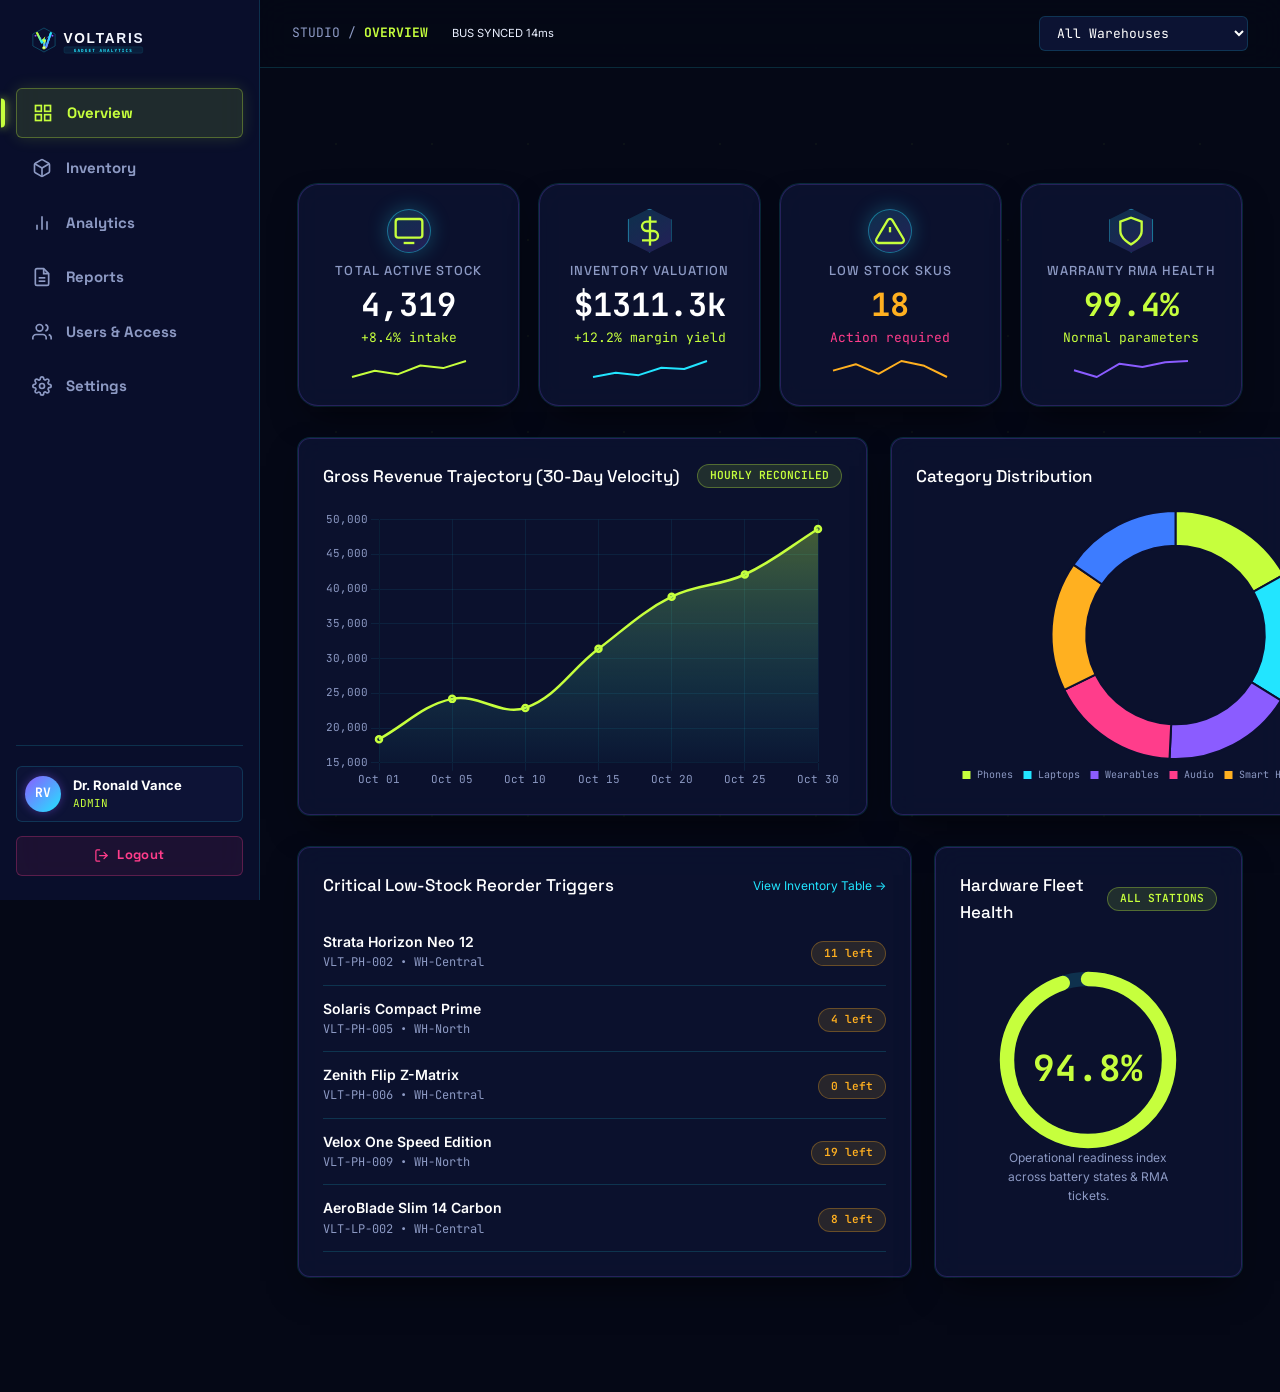
==== dashboard.html @ 3b8cbc7a "first commit" ====
<!DOCTYPE html>
<html lang="en" data-theme="dark">
<head>
  <meta charset="UTF-8">
  <meta name="viewport" content="width=device-width, initial-scale=1.0">
  <title>Operational Studio Dashboard — VOLTARIS</title>
  <meta name="robots" content="noindex, nofollow">

  <link rel="icon" type="image/svg+xml" href="images/brand/favicon.svg">

  <link rel="stylesheet" href="assets/css/tokens.css">
  <link rel="stylesheet" href="assets/css/base.css">
  <link rel="stylesheet" href="assets/css/components.css">
  <link rel="stylesheet" href="assets/css/dashboard.css">
</head>
<body>

  <!-- Print Header for PDF Generation -->
  <div class="print-header"></div>

  <!-- Backdrop for Tablet/Mobile Sidebar Drawer -->
  <div class="dash-sidebar-backdrop" id="dashSidebarBackdrop"></div>

  <div class="dash-layout">
    
    <!-- Sidebar Navigation Drawer -->
    <aside class="dash-sidebar" id="dashSidebar" aria-label="Sidebar Navigation">
      <div>
        <div class="sidebar-header-row">
          <a href="index.html" class="sidebar-brand">
            <img src="images/brand/logo.svg" alt="VOLTARIS" class="sidebar-logo" width="160" height="36">
          </a>
          <button type="button" class="sidebar-close-btn" id="dashSidebarClose" aria-label="Close Dashboard Menu">✕</button>
        </div>

        <ul class="sidebar-nav-list">
          <li class="sidebar-nav-item active">
            <a href="#overview">
              <svg viewBox="0 0 24 24" fill="none" stroke="currentColor" stroke-width="2"><rect x="3" y="3" width="7" height="7"/><rect x="14" y="3" width="7" height="7"/><rect x="14" y="14" width="7" height="7"/><rect x="3" y="14" width="7" height="7"/></svg>
              <span>Overview</span>
            </a>
          </li>
          <li class="sidebar-nav-item">
            <a href="#inventory">
              <svg viewBox="0 0 24 24" fill="none" stroke="currentColor" stroke-width="2"><path d="M21 16V8a2 2 0 0 0-1-1.73l-7-4a2 2 0 0 0-2 0l-7 4A2 2 0 0 0 3 8v8a2 2 0 0 0 1 1.73l7 4a2 2 0 0 0 2 0l7-4A2 2 0 0 0 21 16z"/><polyline points="3.27 6.96 12 12.01 20.73 6.96"/><line x1="12" y1="22.08" x2="12" y2="12"/></svg>
              <span>Inventory</span>
            </a>
          </li>
          <li class="sidebar-nav-item">
            <a href="#analytics">
              <svg viewBox="0 0 24 24" fill="none" stroke="currentColor" stroke-width="2"><line x1="18" y1="20" x2="18" y2="10"/><line x1="12" y1="20" x2="12" y2="4"/><line x1="6" y1="20" x2="6" y2="14"/></svg>
              <span>Analytics</span>
            </a>
          </li>
          <li class="sidebar-nav-item">
            <a href="#reports">
              <svg viewBox="0 0 24 24" fill="none" stroke="currentColor" stroke-width="2"><path d="M14 2H6a2 2 0 0 0-2 2v16a2 2 0 0 0 2 2h12a2 2 0 0 0 2-2V8z"/><polyline points="14 2 14 8 20 8"/><line x1="16" y1="13" x2="8" y2="13"/><line x1="16" y1="17" x2="8" y2="17"/></svg>
              <span>Reports</span>
            </a>
          </li>
          <li class="sidebar-nav-item">
            <a href="#users">
              <svg viewBox="0 0 24 24" fill="none" stroke="currentColor" stroke-width="2"><path d="M17 21v-2a4 4 0 0 0-4-4H5a4 4 0 0 0-4 4v2"/><circle cx="9" cy="7" r="4"/><path d="M23 21v-2a4 4 0 0 0-3-3.87"/><path d="M16 3.13a4 4 0 0 1 0 7.75"/></svg>
              <span>Users &amp; Access</span>
            </a>
          </li>
          <li class="sidebar-nav-item">
            <a href="#settings">
              <svg viewBox="0 0 24 24" fill="none" stroke="currentColor" stroke-width="2"><circle cx="12" cy="12" r="3"/><path d="M19.4 15a1.65 1.65 0 0 0 .33 1.82l.06.06a2 2 0 0 1 0 2.83 2 2 0 0 1-2.83 0l-.06-.06a1.65 1.65 0 0 0-1.82-.33 1.65 1.65 0 0 0-1 1.51V21a2 2 0 0 1-2 2 2 2 0 0 1-2-2v-.09A1.65 1.65 0 0 0 9 19.4a1.65 1.65 0 0 0-1.82.33l-.06.06a2 2 0 0 1-2.83 0 2 2 0 0 1 0-2.83l.06-.06a1.65 1.65 0 0 0 .33-1.82 1.65 1.65 0 0 0-1.51-1H3a2 2 0 0 1-2-2 2 2 0 0 1 2-2h.09A1.65 1.65 0 0 0 4.6 9a1.65 1.65 0 0 0-.33-1.82l-.06-.06a2 2 0 0 1 0-2.83 2 2 0 0 1 2.83 0l.06.06a1.65 1.65 0 0 0 1.82.33H9a1.65 1.65 0 0 0 1-1.51V3a2 2 0 0 1 2-2 2 2 0 0 1 2 2v.09a1.65 1.65 0 0 0 1 1.51 1.65 1.65 0 0 0 1.82-.33l.06-.06a2 2 0 0 1 2.83 0 2 2 0 0 1 0 2.83l-.06.06a1.65 1.65 0 0 0-.33 1.82V9a1.65 1.65 0 0 0 1.51 1H21a2 2 0 0 1 2 2 2 2 0 0 1-2 2h-.09a1.65 1.65 0 0 0-1.51 1z"/></svg>
              <span>Settings</span>
            </a>
          </li>
        </ul>
      </div>

      <!-- User Profile & Logout -->
      <div class="sidebar-footer">
        <div class="user-profile-badge">
          <div class="user-avatar">RV</div>
          <div class="user-meta">
            <span class="user-name">Dr. Ronald Vance</span>
            <span class="user-role-tag">Admin</span>
          </div>
        </div>
        <div class="sidebar-logout-container">
          <button type="button" id="logoutBtn" class="sidebar-logout-btn" aria-label="Logout of studio session">
            <svg viewBox="0 0 24 24" fill="none" stroke="currentColor" stroke-width="2" stroke-linecap="round" stroke-linejoin="round">
              <path d="M9 21H5a2 2 0 0 1-2-2V5a2 2 0 0 1 2-2h4"/>
              <polyline points="16 17 21 12 16 7"/>
              <line x1="21" y1="12" x2="9" y2="12"/>
            </svg>
            <span>Logout</span>
          </button>
        </div>
      </div>
    </aside>

    <!-- Main Workspace -->
    <div class="dash-main">
      
      <!-- Topbar -->
      <header class="dash-topbar">
        <div class="topbar-left">
          <button class="dash-hamburger-btn" id="dashSidebarToggle" aria-label="Toggle Dashboard Menu" type="button" aria-expanded="false">
            <span></span>
            <span></span>
            <span></span>
          </button>
          <div class="view-breadcrumb">
            <span>STUDIO</span>
            <span>/</span>
            <span class="current" id="breadcrumbCurrent">OVERVIEW</span>
          </div>
          <div class="mock-live-pill" style="font-size:0.7rem;">BUS SYNCED 14ms</div>
        </div>

        <div class="topbar-right">
          <select class="warehouse-select" aria-label="Warehouse Location">
            <option value="All">All Warehouses</option>
            <option value="WH-North">WH-North (Chicago)</option>
            <option value="WH-Central">WH-Central (Seattle)</option>
            <option value="WH-East">WH-East (New York)</option>
            <option value="WH-South">WH-South (Miami)</option>
          </select>
        </div>
      </header>

      <!-- View Containers -->
      <div class="dash-content">

        <!-- VIEW 1: OVERVIEW -->
        <section class="dash-view active" id="view-overview">
          
          <!-- KPI Row (3D Tilt enabled with Center-aligned metrics) -->
          <div class="kpi-row">
            
            <div class="tilt-card-wrapper" data-tilt>
              <div class="tilt-card anim-circuit-border kpi-card">
                <div class="tilt-card-content">
                  <div class="card-icon-badge" style="width:44px; height:44px; margin-bottom:0.5rem;">
                    <svg viewBox="0 0 24 24" fill="none" stroke="currentColor"><rect x="2" y="3" width="20" height="14" rx="2"/><line x1="8" y1="21" x2="16" y2="21"/></svg>
                  </div>
                  <div class="kpi-title">Total Active Stock</div>
                  <div class="kpi-value" id="kpiTotalStock">3,450</div>
                  <div class="kpi-delta pos">+8.4% intake</div>
                  <canvas id="sparkline1" width="120" height="24" style="margin-top:0.5rem;"></canvas>
                </div>
              </div>
            </div>

            <div class="tilt-card-wrapper" data-tilt>
              <div class="tilt-card anim-signal-ring kpi-card">
                <div class="tilt-card-content">
                  <div class="card-icon-badge badge-hex" style="width:44px; height:44px; margin-bottom:0.5rem;">
                    <svg viewBox="0 0 24 24" fill="none" stroke="currentColor"><line x1="12" y1="1" x2="12" y2="23"/><path d="M17 5H9.5a3.5 3.5 0 0 0 0 7h5a3.5 3.5 0 0 1 0 7H6"/></svg>
                  </div>
                  <div class="kpi-title">Inventory Valuation</div>
                  <div class="kpi-value" id="kpiValuation">$1,894.2k</div>
                  <div class="kpi-delta pos">+12.2% margin yield</div>
                  <canvas id="sparkline2" width="120" height="24" style="margin-top:0.5rem;"></canvas>
                </div>
              </div>
            </div>

            <div class="tilt-card-wrapper" data-tilt>
              <div class="tilt-card anim-blinking-led kpi-card">
                <div class="tilt-card-content">
                  <div class="card-icon-badge" style="width:44px; height:44px; margin-bottom:0.5rem;">
                    <svg viewBox="0 0 24 24" fill="none" stroke="currentColor"><path d="M10.29 3.86L1.82 18a2 2 0 0 0 1.71 3h16.94a2 2 0 0 0 1.71-3L13.71 3.86a2 2 0 0 0-3.42 0z"/><line x1="12" y1="9" x2="12" y2="13"/><line x1="12" y1="17" x2="12.01" y2="17"/></svg>
                  </div>
                  <div class="kpi-title">Low Stock SKUs</div>
                  <div class="kpi-value" id="kpiLowStockCount" style="color:var(--amber);">11</div>
                  <div class="kpi-delta neg">Action required</div>
                  <canvas id="sparkline3" width="120" height="24" style="margin-top:0.5rem;"></canvas>
                </div>
              </div>
            </div>

            <div class="tilt-card-wrapper" data-tilt>
              <div class="tilt-card anim-equalizer-bars kpi-card">
                <div class="tilt-card-content">
                  <div class="card-icon-badge badge-hex" style="width:44px; height:44px; margin-bottom:0.5rem;">
                    <svg viewBox="0 0 24 24" fill="none" stroke="currentColor"><path d="M12 22s8-4 8-10V5l-8-3-8 3v7c0 6 8 10 8 10z"/></svg>
                  </div>
                  <div class="kpi-title">Warranty RMA Health</div>
                  <div class="kpi-value" style="color:var(--volt);">99.4%</div>
                  <div class="kpi-delta pos">Normal parameters</div>
                  <canvas id="sparkline4" width="120" height="24" style="margin-top:0.5rem;"></canvas>
                </div>
              </div>
            </div>

          </div>

          <!-- Charts 2-Column Grid -->
          <div class="charts-grid-2col">
            <div class="widget-card">
              <div class="widget-header">
                <div class="widget-title">Gross Revenue Trajectory (30-Day Velocity)</div>
                <span class="status-chip in-stock">HOURLY RECONCILED</span>
              </div>
              <div class="chart-wrapper">
                <canvas id="dashRevenueChart"></canvas>
              </div>
            </div>

            <div class="widget-card">
              <div class="widget-header">
                <div class="widget-title">Category Distribution</div>
                <span style="font-family:var(--font-mono); font-size:0.75rem; color:var(--signal);">65 GADGETS</span>
              </div>
              <div class="chart-wrapper">
                <canvas id="dashCategoryDonut"></canvas>
              </div>
            </div>
          </div>

          <!-- Bottom Widgets: Low Stock Alerts + Live Device Health Gauge -->
          <div style="display:grid; grid-template-columns: 2fr 1fr; gap:1.5rem;">
            
            <div class="widget-card">
              <div class="widget-header">
                <div class="widget-title">Critical Low-Stock Reorder Triggers</div>
                <a href="#inventory" style="font-size:0.75rem; color:var(--signal);">View Inventory Table →</a>
              </div>
              <div id="lowStockAlertsList">
                <!-- Dynamically populated from products.json -->
              </div>
            </div>

            <div class="widget-card">
              <div class="widget-header">
                <div class="widget-title">Hardware Fleet Health</div>
                <span class="status-chip in-stock">ALL STATIONS</span>
              </div>
              <div class="health-gauge-box">
                <svg class="gauge-svg" viewBox="0 0 100 100">
                  <circle cx="50" cy="50" r="45" fill="none" stroke="rgba(34, 229, 255, 0.15)" stroke-width="8"/>
                  <circle id="healthGaugeCircle" cx="50" cy="50" r="45" fill="none" stroke="#C6FF3D" stroke-width="8" stroke-dasharray="282.7" stroke-dashoffset="15" stroke-linecap="round" transform="rotate(-90 50 50)"/>
                </svg>
                <div class="gauge-metric" id="healthGaugeValue">94.8%</div>
                <p style="font-size:0.75rem; color:var(--muted); max-width:24ch;">Operational readiness index across battery states & RMA tickets.</p>
              </div>
            </div>

          </div>

        </section>

        <!-- VIEW 2: INVENTORY -->
        <section class="dash-view" id="view-inventory">
          
          <div class="table-toolbar">
            <div class="table-toolbar-filters">
              <div class="search-box-wrap">
                <svg class="search-icon-svg" viewBox="0 0 24 24" fill="none" stroke="currentColor"><circle cx="11" cy="11" r="8"/><line x1="21" y1="21" x2="16.65" y2="16.65"/></svg>
                <input type="text" id="inventorySearch" class="form-input" placeholder="Search SKU, name, or IMEI...">
              </div>

              <select id="inventoryCategoryFilter" class="form-select">
                <option value="All">All Categories</option>
                <option value="Phones">Phones</option>
                <option value="Laptops">Laptops</option>
                <option value="Wearables">Wearables</option>
                <option value="Audio">Audio</option>
                <option value="Smart Home">Smart Home</option>
                <option value="Accessories">Accessories</option>
              </select>

              <select id="inventoryWarehouseFilter" class="form-select">
                <option value="All">All Warehouses</option>
                <option value="WH-North">WH-North</option>
                <option value="WH-Central">WH-Central</option>
                <option value="WH-East">WH-East</option>
                <option value="WH-South">WH-South</option>
              </select>
            </div>

            <div class="table-toolbar-actions">
              <button type="button" id="openAddProductModal" class="btn btn-volt btn-sm">+ Add Gadget</button>
              <button type="button" id="exportInventoryCSV" class="btn btn-ghost btn-sm btn-export-action">Export CSV</button>
              <button type="button" id="exportInventoryExcel" class="btn btn-ghost btn-sm btn-export-action">Export Excel</button>
              <button type="button" id="exportInventoryPDF" class="btn btn-ghost btn-sm btn-export-action">Print PDF</button>
            </div>
          </div>

          <!-- Inventory Data Table -->
          <div class="data-table-card">
            <div class="data-table-scroll">
              <table class="data-table">
                <thead>
                  <tr>
                    <th style="width:40px;"><input type="checkbox" id="selectAllProducts"></th>
                    <th>SKU</th>
                    <th>Device Name</th>
                    <th>Category</th>
                    <th>In Stock</th>
                    <th>Retail Price</th>
                    <th>Gross Margin</th>
                    <th>Status</th>
                    <th style="text-align:center; min-width:130px; width:130px;">Actions</th>
                  </tr>
                </thead>
                <tbody id="inventoryTableBody">
                  <!-- Dynamically rendered by dashboard.js from products.json -->
                </tbody>
              </table>
            </div>

            <!-- Pagination Bar -->
            <div class="table-pagination">
              <div id="inventoryPageInfo">Page 1 of 7 (65 devices)</div>
              <div class="page-btn-group">
                <button type="button" id="prevPageBtn" class="btn btn-ghost btn-sm">Previous</button>
                <button type="button" id="nextPageBtn" class="btn btn-ghost btn-sm">Next</button>
              </div>
            </div>
          </div>

        </section>

        <!-- VIEW 3: ANALYTICS -->
        <section class="dash-view" id="view-analytics">
          <div class="section-header" style="text-align:left; margin-bottom:2rem;">
            <div class="section-tag">MULTI-COHORT TELEMETRY</div>
            <h2>Comparative Performance Modeling</h2>
            <p>Compare this period's device sell-through rates against historical run rates.</p>
          </div>

          <div class="widget-card" style="margin-bottom:2rem;">
            <div class="widget-header">
              <div class="widget-title">Sell-Through Comparison (Current Period vs Previous Period)</div>
              <span class="status-chip in-stock">DELTA: +16.4% OPTIMAL</span>
            </div>
            <div class="chart-wrapper" style="height:340px;">
              <canvas id="analyticsCompareChart"></canvas>
            </div>
          </div>

          <div style="display:grid; grid-template-columns: repeat(auto-fit, minmax(300px, 1fr)); gap:1.5rem;">
            <div class="widget-card">
              <div class="widget-header">
                <div class="widget-title">Turnover Velocity by Warehouse</div>
              </div>
              <p style="font-size:0.8125rem; color:var(--muted); line-height:1.6;">
                • WH-North (Chicago): 18.2 Days average turnover (Fastest)<br>
                • WH-Central (Seattle): 22.4 Days average turnover<br>
                • WH-East (New York): 19.8 Days average turnover<br>
                • WH-South (Miami): 24.1 Days average turnover
              </p>
            </div>

            <div class="widget-card">
              <div class="widget-header">
                <div class="widget-title">RMA Return Rate by Category</div>
              </div>
              <p style="font-size:0.8125rem; color:var(--muted); line-height:1.6;">
                • Phones: 1.4% (Industry avg: 3.8%)<br>
                • Laptops: 1.1% (Industry avg: 2.9%)<br>
                • Wearables: 0.8% (Industry avg: 2.1%)<br>
                • Audio: 1.2% (Industry avg: 2.5%)<br>
                • Accessories: 0.3% (Industry avg: 1.2%)
              </p>
            </div>
          </div>
        </section>

        <!-- VIEW 4: REPORTS & SCHEDULED EXPORTS -->
        <section class="dash-view" id="view-reports">
          <div style="display:flex; justify-content:space-between; align-items:center; margin-bottom:2rem; flex-wrap:wrap; gap:1rem;">
            <div>
              <div class="section-tag">COMPLIANCE LEDGERS</div>
              <h2>Audit Report Templates</h2>
              <p>Itemized regulatory, financial, and warehouse reports ready for instant dispatch.</p>
            </div>
            <div style="display:flex; gap:0.75rem;">
              <button type="button" id="openScheduleModalBtn" class="btn btn-signal btn-sm">Schedule Automation</button>
              <button type="button" id="exportAllReportsBtn" class="btn btn-volt btn-sm btn-export-action">Export Complete Audit</button>
            </div>
          </div>

          <div class="reports-grid">
            <div class="report-template-card">
              <div>
                <span class="status-chip in-stock" style="margin-bottom:0.75rem;">FINANCIAL</span>
                <h3 style="font-size:var(--fs-base); margin-bottom:0.5rem;">Quarterly Gadget Margin Audit</h3>
                <p style="font-size:var(--fs-xs); color:var(--muted); line-height:1.6; margin-bottom:1.25rem;">
                  Full itemized ledger of cost of goods, wholesale discounts, and net retail margin per SKU.
                </p>
              </div>
              <div style="display:flex; justify-content:space-between; align-items:center; border-top:1px solid var(--border-line); padding-top:1rem;">
                <span style="font-family:var(--font-mono); font-size:0.75rem; color:var(--muted);">CSV • 2.4 MB</span>
                <button type="button" class="btn btn-ghost btn-sm btn-export-action" onclick="alert('Exporting quarterly margin audit...');">Download</button>
              </div>
            </div>

            <div class="report-template-card">
              <div>
                <span class="status-chip in-stock" style="margin-bottom:0.75rem;">OPERATIONS</span>
                <h3 style="font-size:var(--fs-base); margin-bottom:0.5rem;">IMEI &amp; Warranty Expiry Ledger</h3>
                <p style="font-size:var(--fs-xs); color:var(--muted); line-height:1.6; margin-bottom:1.25rem;">
                  Serialized devices approaching 30-day RMA manufacturer return cutoffs with serial barcodes.
                </p>
              </div>
              <div style="display:flex; justify-content:space-between; align-items:center; border-top:1px solid var(--border-line); padding-top:1rem;">
                <span style="font-family:var(--font-mono); font-size:0.75rem; color:var(--muted);">CSV • 1.8 MB</span>
                <button type="button" class="btn btn-ghost btn-sm btn-export-action" onclick="alert('Exporting IMEI warranty ledger...');">Download</button>
              </div>
            </div>

            <div class="report-template-card">
              <div>
                <span class="status-chip in-stock" style="margin-bottom:0.75rem;">LOGISTICS</span>
                <h3 style="font-size:var(--fs-base); margin-bottom:0.5rem;">Warehouse Stock Replenishment</h3>
                <p style="font-size:var(--fs-xs); color:var(--muted); line-height:1.6; margin-bottom:1.25rem;">
                  Predictive purchase order schedule calculated from 30-day run rate velocities.
                </p>
              </div>
              <div style="display:flex; justify-content:space-between; align-items:center; border-top:1px solid var(--border-line); padding-top:1rem;">
                <span style="font-family:var(--font-mono); font-size:0.75rem; color:var(--muted);">EXCEL • 3.1 MB</span>
                <button type="button" class="btn btn-ghost btn-sm btn-export-action" onclick="alert('Exporting warehouse schedule...');">Download</button>
              </div>
            </div>
          </div>
        </section>

        <!-- VIEW 5: USERS & RBAC MATRIX -->
        <section class="dash-view" id="view-users">
          <div class="section-header" style="text-align:left; margin-bottom:2rem;">
            <div class="section-tag">IDENTITY &amp; ACCESS CONTROL</div>
            <h2>User Management &amp; Role Permissions Matrix</h2>
            <p>Admin accounts have real-time toggle power over operational permissions.</p>
          </div>

          <!-- Seeded Users Table -->
          <div class="data-table-card" style="margin-bottom:2.5rem;">
            <div class="data-table-scroll">
              <table class="data-table">
                <thead>
                  <tr>
                    <th>User ID</th>
                    <th>Name</th>
                    <th>Email</th>
                    <th style="text-align:center;">Role</th>
                    <th>Assigned Location</th>
                    <th>Last Active</th>
                    <th style="text-align:center;">MFA Status</th>
                  </tr>
                </thead>
                <tbody>
                  <tr>
                    <td style="font-family:var(--font-mono); color:var(--volt);">USR-101</td>
                    <td style="font-weight:700;">Dr. Ronald Vance</td>
                    <td>admin@voltaris.demo</td>
                    <td style="text-align:center;"><span class="status-chip in-stock">Admin</span></td>
                    <td>HQ - Austin, TX</td>
                    <td>Just now</td>
                    <td style="text-align:center;"><span class="mfa-cell-wrap"><span class="perm-pill allowed">✓</span> Enforced</span></td>
                  </tr>
                  <tr>
                    <td style="font-family:var(--font-mono); color:var(--signal);">USR-102</td>
                    <td style="font-weight:700;">Elena Rostova</td>
                    <td>manager@voltaris.demo</td>
                    <td style="text-align:center;"><span class="status-chip in-stock">Manager</span></td>
                    <td>WH-North - Chicago</td>
                    <td>14 mins ago</td>
                    <td style="text-align:center;"><span class="mfa-cell-wrap"><span class="perm-pill allowed">✓</span> Enforced</span></td>
                  </tr>
                  <tr>
                    <td style="font-family:var(--font-mono); color:var(--plasma);">USR-103</td>
                    <td style="font-weight:700;">Kaito Tanaka</td>
                    <td>analyst@voltaris.demo</td>
                    <td style="text-align:center;"><span class="status-chip in-stock">Analyst</span></td>
                    <td>WH-Central - Seattle</td>
                    <td>1 hour ago</td>
                    <td style="text-align:center;"><span class="mfa-cell-wrap"><span class="perm-pill allowed">✓</span> Enforced</span></td>
                  </tr>
                  <tr>
                    <td style="font-family:var(--font-mono); color:var(--amber);">USR-104</td>
                    <td style="font-weight:700;">Sophia Morales</td>
                    <td>viewer@voltaris.demo</td>
                    <td style="text-align:center;"><span class="status-chip low-stock">Viewer</span></td>
                    <td>Studio South - Miami</td>
                    <td>3 hours ago</td>
                    <td style="text-align:center;"><span class="mfa-cell-wrap"><span class="perm-pill denied">✕</span> Disabled</span></td>
                  </tr>
                </tbody>
              </table>
            </div>
          </div>

          <!-- RBAC Permission Matrix (Working Toggle Switches) -->
          <div class="rbac-manager-card">
            <h3 style="font-size:var(--fs-base); margin-bottom:1rem;">Role Permissions Toggle Matrix</h3>
            <p style="font-size:var(--fs-xs); color:var(--muted); margin-bottom:1.5rem;">
              Toggling permissions here immediately enforces restrictions across the application shell.
            </p>

            <div class="rbac-table-container">
              <table class="rbac-table">
                <thead>
                  <tr>
                    <th>Capability</th>
                    <th>Admin</th>
                    <th>Manager</th>
                    <th>Analyst</th>
                    <th>Viewer</th>
                  </tr>
                </thead>
                <tbody>
                  <tr>
                    <td>Modify / Add Hardware Inventory</td>
                    <td><label class="switch"><input type="checkbox" checked class="rbac-perm-switch" data-role="Admin" data-perm="manageInventory"><span class="slider"></span></label></td>
                    <td><label class="switch"><input type="checkbox" checked class="rbac-perm-switch" data-role="Manager" data-perm="manageInventory"><span class="slider"></span></label></td>
                    <td><label class="switch"><input type="checkbox" class="rbac-perm-switch" data-role="Analyst" data-perm="manageInventory"><span class="slider"></span></label></td>
                    <td><label class="switch"><input type="checkbox" class="rbac-perm-switch" data-role="Viewer" data-perm="manageInventory"><span class="slider"></span></label></td>
                  </tr>
                  <tr>
                    <td>Delete SKUs &amp; Permanent Wipe</td>
                    <td><label class="switch"><input type="checkbox" checked class="rbac-perm-switch" data-role="Admin" data-perm="deleteInventory"><span class="slider"></span></label></td>
                    <td><label class="switch"><input type="checkbox" class="rbac-perm-switch" data-role="Manager" data-perm="deleteInventory"><span class="slider"></span></label></td>
                    <td><label class="switch"><input type="checkbox" class="rbac-perm-switch" data-role="Analyst" data-perm="deleteInventory"><span class="slider"></span></label></td>
                    <td><label class="switch"><input type="checkbox" class="rbac-perm-switch" data-role="Viewer" data-perm="deleteInventory"><span class="slider"></span></label></td>
                  </tr>
                  <tr>
                    <td>Export CSV &amp; Excel Reports</td>
                    <td><label class="switch"><input type="checkbox" checked class="rbac-perm-switch" data-role="Admin" data-perm="exportData"><span class="slider"></span></label></td>
                    <td><label class="switch"><input type="checkbox" checked class="rbac-perm-switch" data-role="Manager" data-perm="exportData"><span class="slider"></span></label></td>
                    <td><label class="switch"><input type="checkbox" checked class="rbac-perm-switch" data-role="Analyst" data-perm="exportData"><span class="slider"></span></label></td>
                    <td><label class="switch"><input type="checkbox" class="rbac-perm-switch" data-role="Viewer" data-perm="exportData"><span class="slider"></span></label></td>
                  </tr>
                  <tr>
                    <td>Edit Role Permissions Matrix</td>
                    <td><label class="switch"><input type="checkbox" checked class="rbac-perm-switch" data-role="Admin" data-perm="manageUsers"><span class="slider"></span></label></td>
                    <td><label class="switch"><input type="checkbox" class="rbac-perm-switch" data-role="Manager" data-perm="manageUsers"><span class="slider"></span></label></td>
                    <td><label class="switch"><input type="checkbox" class="rbac-perm-switch" data-role="Analyst" data-perm="manageUsers"><span class="slider"></span></label></td>
                    <td><label class="switch"><input type="checkbox" class="rbac-perm-switch" data-role="Viewer" data-perm="manageUsers"><span class="slider"></span></label></td>
                  </tr>
                </tbody>
              </table>
            </div>
          </div>
        </section>

        <!-- VIEW 6: SETTINGS -->
        <section class="dash-view" id="view-settings">
          <div class="section-header" style="text-align:left; margin-bottom:2rem;">
            <div class="section-tag">CONFIGURATION</div>
            <h2>Studio Station Settings</h2>
            <p>Manage local node encryption parameters, API tokens, and notification dispatch routes.</p>
          </div>

          <div style="display:grid; grid-template-columns: repeat(auto-fit, minmax(320px, 1fr)); gap:2rem;">
            
            <div class="widget-card">
              <h3 style="font-size:var(--fs-base); margin-bottom:1rem;">Production API Telemetry Token</h3>
              <p style="font-size:var(--fs-xs); color:var(--muted); margin-bottom:1rem;">Use this bearer key to interface warehouse barcode guns and automated ERP hooks.</p>
              
              <div style="display:flex; gap:0.5rem; margin-bottom:1rem;">
                <input type="password" id="apiKeyField" class="form-input" value="vlt_live_99f28a0114b7e923dc4a" readonly style="font-family:var(--font-mono); font-size:0.8125rem;">
                <button type="button" id="revealApiKeyBtn" class="btn btn-ghost btn-sm">Reveal</button>
              </div>

              <div style="font-size:0.75rem; color:var(--volt); font-family:var(--font-mono);">• Rate limit: 50,000 requests/minute (Internal Bus)</div>
            </div>

            <div class="widget-card">
              <h3 style="font-size:var(--fs-base); margin-bottom:1rem;">System Notifications</h3>
              <div style="display:flex; flex-direction:column; gap:0.85rem; font-size:var(--fs-sm);">
                <label style="display:flex; align-items:center; gap:0.6rem;">
                  <input type="checkbox" checked style="accent-color:var(--volt);"> Critical stockout alerts (&lt; 15 units remaining)
                </label>
                <label style="display:flex; align-items:center; gap:0.6rem;">
                  <input type="checkbox" checked style="accent-color:var(--volt);"> RMA warranty expiration within 7 days
                </label>
                <label style="display:flex; align-items:center; gap:0.6rem;">
                  <input type="checkbox" checked style="accent-color:var(--volt);"> Daily morning stock snapshot email (06:00 UTC)
                </label>
              </div>
            </div>

          </div>
        </section>

      </div>
    </div>
  </div>

  <!-- Mobile Bottom Tab Bar -->
  <nav class="mobile-dash-bottombar" aria-label="Mobile Dashboard Navigation">
    <a href="#overview" class="bottom-tab-item active">
      <svg viewBox="0 0 24 24" fill="none" stroke="currentColor"><rect x="3" y="3" width="7" height="7"/><rect x="14" y="3" width="7" height="7"/><rect x="14" y="14" width="7" height="7"/><rect x="3" y="14" width="7" height="7"/></svg>
      <span>Overview</span>
    </a>
    <a href="#inventory" class="bottom-tab-item">
      <svg viewBox="0 0 24 24" fill="none" stroke="currentColor"><path d="M21 16V8a2 2 0 0 0-1-1.73l-7-4a2 2 0 0 0-2 0l-7 4A2 2 0 0 0 3 8v8a2 2 0 0 0 1 1.73l7 4a2 2 0 0 0 2 0l7-4A2 2 0 0 0 21 16z"/></svg>
      <span>Inventory</span>
    </a>
    <a href="#analytics" class="bottom-tab-item">
      <svg viewBox="0 0 24 24" fill="none" stroke="currentColor"><line x1="18" y1="20" x2="18" y2="10"/><line x1="12" y1="20" x2="12" y2="4"/><line x1="6" y1="20" x2="6" y2="14"/></svg>
      <span>Analytics</span>
    </a>
    <a href="#reports" class="bottom-tab-item">
      <svg viewBox="0 0 24 24" fill="none" stroke="currentColor"><path d="M14 2H6a2 2 0 0 0-2 2v16a2 2 0 0 0 2 2h12a2 2 0 0 0 2-2V8z"/></svg>
      <span>Reports</span>
    </a>
    <a href="#users" class="bottom-tab-item">
      <svg viewBox="0 0 24 24" fill="none" stroke="currentColor"><path d="M17 21v-2a4 4 0 0 0-4-4H5a4 4 0 0 0-4 4v2"/></svg>
      <span>Users</span>
    </a>
  </nav>

  <!-- Add / Edit Product Modal -->
  <div class="modal-overlay" id="productFormModal">
    <div class="modal-dialog">
      <button class="modal-close-btn" id="closeProductModal" type="button">✕</button>
      <h3 id="productModalTitle" style="font-size:var(--fs-lg); margin-bottom:1.25rem;">Add New Electronics Gadget</h3>
      
      <form id="productCrudForm">
        <div class="form-group">
          <label for="inputGadgetName" class="form-label">Gadget Name</label>
          <input type="text" id="inputGadgetName" class="form-input" placeholder="e.g. Aura X3 Smartwatch" required>
        </div>

        <div style="display:grid; grid-template-columns:1fr 1fr; gap:1rem;">
          <div class="form-group">
            <label for="inputGadgetSKU" class="form-label">SKU Identifier</label>
            <input type="text" id="inputGadgetSKU" class="form-input" placeholder="VLT-WB-099">
          </div>

          <div class="form-group">
            <label for="inputGadgetCategory" class="form-label">Category</label>
            <select id="inputGadgetCategory" class="form-select">
              <option value="Phones">Phones</option>
              <option value="Laptops">Laptops</option>
              <option value="Wearables">Wearables</option>
              <option value="Audio">Audio</option>
              <option value="Smart Home">Smart Home</option>
              <option value="Accessories">Accessories</option>
            </select>
          </div>
        </div>

        <div style="display:grid; grid-template-columns:1fr 1fr 1fr; gap:1rem;">
          <div class="form-group">
            <label for="inputGadgetPrice" class="form-label">Retail ($)</label>
            <input type="number" step="0.01" id="inputGadgetPrice" class="form-input" placeholder="499.00" required>
          </div>

          <div class="form-group">
            <label for="inputGadgetCost" class="form-label">Cost ($)</label>
            <input type="number" step="0.01" id="inputGadgetCost" class="form-input" placeholder="280.00" required>
          </div>

          <div class="form-group">
            <label for="inputGadgetStock" class="form-label">In Stock Units</label>
            <input type="number" id="inputGadgetStock" class="form-input" placeholder="45" required>
          </div>
        </div>

        <div class="form-group">
          <label for="inputGadgetWarehouse" class="form-label">Warehouse Allocation</label>
          <select id="inputGadgetWarehouse" class="form-select">
            <option value="WH-North">WH-North (Chicago)</option>
            <option value="WH-Central">WH-Central (Seattle)</option>
            <option value="WH-East">WH-East (New York)</option>
            <option value="WH-South">WH-South (Miami)</option>
          </select>
        </div>

        <div style="display:flex; justify-content:flex-end; gap:0.75rem; margin-top:1.5rem;">
          <button type="button" class="btn btn-ghost" onclick="document.getElementById('productFormModal').classList.remove('active');">Cancel</button>
          <button type="submit" class="btn btn-volt">Save Gadget</button>
        </div>
      </form>
    </div>
  </div>

  <!-- Schedule Report Modal -->
  <div class="modal-overlay" id="scheduleReportModal">
    <div class="modal-dialog">
      <button class="modal-close-btn" id="closeScheduleModal" type="button">✕</button>
      <h3 style="font-size:var(--fs-lg); margin-bottom:1.25rem;">Automate Recurring Report Delivery</h3>
      
      <form id="scheduleReportForm">
        <div class="form-group">
          <label class="form-label">Report Type</label>
          <select class="form-select">
            <option>Stock Velocity &amp; Replenishment</option>
            <option>IMEI Warranty Expiry Audit</option>
            <option>Gross Margin Breakdown by SKU</option>
          </select>
        </div>

        <div class="form-group">
          <label class="form-label">Frequency</label>
          <select class="form-select">
            <option>Daily at 08:00 UTC</option>
            <option>Every Monday at 06:00 UTC</option>
            <option>1st of Every Month</option>
          </select>
        </div>

        <div class="form-group">
          <label class="form-label">Recipient Distribution List</label>
          <input type="text" class="form-input" placeholder="inventory-leads@company.com" required>
        </div>

        <div style="display:flex; justify-content:flex-end; gap:0.75rem; margin-top:1.5rem;">
          <button type="button" class="btn btn-ghost" onclick="document.getElementById('scheduleReportModal').classList.remove('active');">Cancel</button>
          <button type="submit" class="btn btn-signal">Register Cron Job</button>
        </div>
      </form>
    </div>
  </div>

  <!-- Scroll to Top Button -->
  <button type="button" class="scroll-up-btn" id="scrollUpBtn" aria-label="Scroll to top">
    <svg viewBox="0 0 24 24" fill="none" stroke="currentColor" stroke-width="2.5" stroke-linecap="round" stroke-linejoin="round">
      <path d="M18 15l-6-6-6 6"/>
    </svg>
  </button>

  <!-- Local Chart.js Vendor Script (No CDN) -->
  <script src="assets/js/vendor/chart.umd.js"></script>

  <!-- Dashboard SPA Controller -->
  <script type="module" src="assets/js/dashboard.js"></script>
</body>
</html>
---- assets/css/tokens.css ----
/* ==========================================================================
   VOLTARIS DESIGN TOKENS
   Theme: Circuit-Noir Neon
   ========================================================================== */

:root {
  /* Color Palette — Circuit-Noir Neon (Dark Theme Default) */
  --bg-void: #050816;
  --bg-board: #0B1030;
  --bg-card: rgba(18, 26, 66, 0.55);
  --bg-card-hover: rgba(24, 35, 88, 0.75);
  --bg-glass: rgba(11, 16, 48, 0.65);
  
  /* Primary & Accent Signals */
  --volt: #C6FF3D;          /* Primary Accent / CTAs (Electric Lime) */
  --volt-dim: rgba(198, 255, 61, 0.15);
  --volt-glow: 0 0 24px rgba(198, 255, 61, 0.45);
  
  --signal: #22E5FF;        /* Secondary Accent / Data / Links (Cyan) */
  --signal-dim: rgba(34, 229, 255, 0.15);
  --signal-glow: 0 0 24px rgba(34, 229, 255, 0.45);
  
  --plasma: #8B5CFF;        /* Highlights & Gradients (Deep Violet) */
  --plasma-dim: rgba(139, 92, 255, 0.15);
  
  --flare: #FF3D8B;         /* Alerts & Negative Deltas (Hot Pink) */
  --flare-dim: rgba(255, 61, 139, 0.15);
  
  --amber: #FFB020;         /* Warnings & Low Stock */
  --amber-dim: rgba(255, 176, 32, 0.15);
  
  /* Text & Surfaces */
  --text: #EAF0FF;
  --text-pure: #FFFFFF;
  --muted: #8D9AC4;
  --muted-light: #B4BFDF;
  --border-line: rgba(34, 229, 255, 0.16);
  --border-line-hover: rgba(198, 255, 61, 0.4);
  --border-card: rgba(139, 92, 255, 0.22);
  
  /* Gradients */
  --grad-volt-signal: linear-gradient(135deg, #C6FF3D 0%, #22E5FF 100%);
  --grad-plasma-signal: linear-gradient(135deg, #8B5CFF 0%, #22E5FF 100%);
  --grad-dark-card: linear-gradient(145deg, rgba(18, 26, 66, 0.75) 0%, rgba(11, 16, 48, 0.5) 100%);
  --grad-hero-glow: radial-gradient(circle at 50% 30%, rgba(139, 92, 255, 0.18) 0%, rgba(34, 229, 255, 0.08) 50%, transparent 80%);

  /* Typography */
  --font-heading: 'Space Grotesk', -apple-system, BlinkMacSystemFont, 'Segoe UI', Roboto, sans-serif;
  --font-body: 'Inter', -apple-system, BlinkMacSystemFont, 'Segoe UI', Roboto, sans-serif;
  --font-mono: 'JetBrains Mono', SFMono-Regular, Menlo, Monaco, Consolas, monospace;

  /* Fluid Typography Scale */
  --fs-xs: clamp(0.75rem, 0.7rem + 0.25vw, 0.8125rem);
  --fs-sm: clamp(0.8125rem, 0.77rem + 0.3vw, 0.9375rem);
  --fs-base: clamp(0.9375rem, 0.88rem + 0.35vw, 1.0625rem);
  --fs-md: clamp(1.0625rem, 0.98rem + 0.45vw, 1.25rem);
  --fs-lg: clamp(1.25rem, 1.15rem + 0.6vw, 1.5rem);
  --fs-xl: clamp(1.5rem, 1.35rem + 0.9vw, 1.875rem);
  --fs-2xl: clamp(1.875rem, 1.65rem + 1.3vw, 2.375rem);
  --fs-3xl: clamp(2.375rem, 2.05rem + 1.8vw, 3.125rem);
  --fs-hero: clamp(2.75rem, 2.3rem + 2.5vw, 4.25rem);

  /* Spacing */
  --space-2xs: 0.25rem;
  --space-xs: 0.5rem;
  --space-sm: 0.75rem;
  --space-md: 1.25rem;
  --space-lg: 2rem;
  --space-xl: 3.5rem;
  --space-2xl: 5rem;
  --space-3xl: 7.5rem;

  /* Radii */
  --radius-sm: 6px;
  --radius-md: 12px;
  --radius-lg: 20px;
  --radius-xl: 28px;
  --radius-full: 9999px;

  /* Transitions */
  --transition-fast: 180ms cubic-bezier(0.16, 1, 0.3, 1);
  --transition-base: 300ms cubic-bezier(0.16, 1, 0.3, 1);
  --transition-slow: 550ms cubic-bezier(0.16, 1, 0.3, 1);

  /* Shadows */
  --shadow-card: 0 16px 36px -12px rgba(0, 0, 0, 0.65), 0 0 0 1px var(--border-line);
  --shadow-elevated: 0 24px 54px -16px rgba(0, 0, 0, 0.8), 0 0 30px rgba(34, 229, 255, 0.15);
  
  /* Layout */
  --max-width: 1280px;
  --nav-height: 80px;
  --nav-height-scrolled: 64px;
}
---- assets/css/base.css ----
/* ==========================================================================
   VOLTARIS BASE STYLES & TYPOGRAPHY
   ========================================================================== */

/* Local Fonts */
@font-face {
  font-family: 'Space Grotesk';
  font-style: normal;
  font-weight: 500;
  font-display: swap;
  src: url('../fonts/SpaceGrotesk-Medium.ttf') format('truetype');
}

@font-face {
  font-family: 'Space Grotesk';
  font-style: normal;
  font-weight: 700;
  font-display: swap;
  src: url('../fonts/SpaceGrotesk-Bold.ttf') format('truetype');
}

@font-face {
  font-family: 'Inter';
  font-style: normal;
  font-weight: 400;
  font-display: swap;
  src: url('../fonts/Inter-Regular.ttf') format('truetype');
}

@font-face {
  font-family: 'Inter';
  font-style: normal;
  font-weight: 600;
  font-display: swap;
  src: url('../fonts/Inter-SemiBold.ttf') format('truetype');
}

@font-face {
  font-family: 'Inter';
  font-style: normal;
  font-weight: 700;
  font-display: swap;
  src: url('../fonts/Inter-Bold.ttf') format('truetype');
}

@font-face {
  font-family: 'JetBrains Mono';
  font-style: normal;
  font-weight: 400;
  font-display: swap;
  src: url('../fonts/JetBrainsMono-Regular.ttf') format('truetype');
}

@font-face {
  font-family: 'JetBrains Mono';
  font-style: normal;
  font-weight: 600;
  font-display: swap;
  src: url('../fonts/JetBrainsMono-SemiBold.ttf') format('truetype');
}

@font-face {
  font-family: 'JetBrains Mono';
  font-style: normal;
  font-weight: 700;
  font-display: swap;
  src: url('../fonts/JetBrainsMono-Bold.ttf') format('truetype');
}

/* Universal Reset & Sizing */
*, *::before, *::after {
  box-sizing: border-box;
  margin: 0;
  padding: 0;
}

html {
  font-size: 16px;
  scroll-behavior: smooth;
  -webkit-font-smoothing: antialiased;
  -moz-osx-font-smoothing: grayscale;
  background-color: var(--bg-void);
  color: var(--text);
  overflow-x: clip;
}

body {
  font-family: var(--font-body);
  font-size: var(--fs-base);
  line-height: 1.6;
  background-color: var(--bg-void);
  color: var(--text);
  min-height: 100vh;
  position: relative;
  overflow-x: clip;
}

/* PCB Trace & Grid Overlay Background */
body::before {
  content: '';
  position: fixed;
  inset: 0;
  pointer-events: none;
  z-index: 0;
  background-image: 
    linear-gradient(to right, rgba(34, 229, 255, 0.035) 1px, transparent 1px),
    linear-gradient(to bottom, rgba(34, 229, 255, 0.035) 1px, transparent 1px),
    radial-gradient(circle at 15% 20%, rgba(139, 92, 255, 0.08) 0%, transparent 40%),
    radial-gradient(circle at 85% 75%, rgba(34, 229, 255, 0.07) 0%, transparent 45%),
    radial-gradient(circle at 50% 50%, rgba(198, 255, 61, 0.04) 0%, transparent 50%);
  background-size: 48px 48px, 48px 48px, 100% 100%, 100% 100%, 100% 100%;
  opacity: 0.85;
}

/* Subtle PCB Trace Lines Accent in Backing */
body::after {
  content: '';
  position: fixed;
  inset: 0;
  pointer-events: none;
  z-index: 0;
  background-image: radial-gradient(rgba(198, 255, 61, 0.12) 1px, transparent 1px);
  background-size: 96px 96px;
  opacity: 0.35;
}

/* Content Container wrapper to sit above background */
main, nav, footer, section {
  position: relative;
  z-index: 1;
}

/* Custom Scrollbar */
::-webkit-scrollbar {
  width: 9px;
  height: 9px;
}

::-webkit-scrollbar-track {
  background: var(--bg-void);
  border-left: 1px solid var(--border-line);
}

::-webkit-scrollbar-thumb {
  background: linear-gradient(180deg, var(--signal), var(--plasma));
  border-radius: var(--radius-full);
}

::-webkit-scrollbar-thumb:hover {
  background: linear-gradient(180deg, var(--volt), var(--signal));
}

/* Typography Defaults */
h1, h2, h3, h4, h5, h6 {
  font-family: var(--font-heading);
  color: var(--text-pure);
  line-height: 1.15;
  font-weight: 700;
  letter-spacing: -0.02em;
}

h1 { font-size: var(--fs-hero); }
h2 { font-size: var(--fs-2xl); }
h3 { font-size: var(--fs-xl); }
h4 { font-size: var(--fs-lg); }
h5 { font-size: var(--fs-md); }
h6 { font-size: var(--fs-sm); }

p {
  color: var(--muted);
  max-width: 68ch;
}

a {
  color: var(--signal);
  text-decoration: none;
  transition: color var(--transition-fast);
}

a:hover {
  color: var(--volt);
}

img, svg, picture {
  max-width: 100%;
  height: auto;
  display: block;
}

button, input, select, textarea {
  font: inherit;
  color: inherit;
  background: none;
  border: none;
  outline: none;
}

/* Focus Visible */
:focus-visible {
  outline: 2px solid var(--signal);
  outline-offset: 3px;
}

/* Helper Utilities */
.container {
  width: 100%;
  max-width: var(--max-width);
  margin-inline: auto;
  padding-inline: clamp(1rem, 4vw, 2.5rem);
}

.text-center { text-align: center; }
.text-volt { color: var(--volt); }
.text-signal { color: var(--signal); }
.text-plasma { color: var(--plasma); }
.text-muted { color: var(--muted); }
.font-mono { font-family: var(--font-mono); }

/* Section Base */
section {
  padding-block: clamp(3.5rem, 6vw, 6.5rem);
}

.section-tag {
  display: inline-flex;
  align-items: center;
  gap: 0.5rem;
  font-family: var(--font-mono);
  font-size: var(--fs-xs);
  font-weight: 600;
  text-transform: uppercase;
  letter-spacing: 0.15em;
  color: var(--volt);
  background: var(--volt-dim);
  border: 1px solid rgba(198, 255, 61, 0.35);
  padding: 0.35rem 0.85rem;
  border-radius: var(--radius-full);
  margin-bottom: 1rem;
}

.section-tag::before {
  content: '';
  width: 6px;
  height: 6px;
  border-radius: 50%;
  background-color: var(--volt);
  box-shadow: 0 0 8px var(--volt);
  animation: pulseNode 2s infinite ease-in-out;
}

.section-header {
  text-align: center;
  max-width: 720px;
  margin-inline: auto;
  margin-bottom: clamp(2.5rem, 5vw, 4rem);
}

.section-header h2 {
  margin-bottom: 1rem;
}

.section-header p {
  margin-inline: auto;
  font-size: var(--fs-md);
}

/* Custom Interactive Cursor Glow */
.cursor-glow {
  position: fixed;
  top: 0;
  left: 0;
  width: 380px;
  height: 380px;
  border-radius: 50%;
  pointer-events: none;
  transform: translate(-50%, -50%);
  background: radial-gradient(circle, rgba(34, 229, 255, 0.12) 0%, rgba(139, 92, 255, 0.06) 40%, transparent 70%);
  z-index: 9990;
  transition: opacity 0.4s ease, transform 0.08s ease-out;
  opacity: 0;
}

@media (pointer: coarse) {
  .cursor-glow { display: none !important; }
}

/* Page Preloader (Disabled) */
#preloader {
  display: none !important;
}

@keyframes drawTrace {
  to {
    stroke-dashoffset: 0;
  }
}

@keyframes pulseNode {
  0%, 100% { opacity: 0.5; transform: scale(0.9); }
  50% { opacity: 1; transform: scale(1.2); }
}

@keyframes ellipsis {
  0% { content: '.'; }
  33% { content: '..'; }
  66% { content: '...'; }
}

/* Reduced Motion Override */
@media (prefers-reduced-motion: reduce) {
  html { scroll-behavior: auto; }
  *, *::before, *::after {
    animation-duration: 0.001ms !important;
    animation-iteration-count: 1 !important;
    transition-duration: 0.001ms !important;
  }
  .cursor-glow { display: none !important; }
}
---- assets/css/components.css ----
/* ==========================================================================
   VOLTARIS COMPONENTS
   - 3D Tilt Cards with Electronics Animations & Center-Aligned Layout
   - Strict 4-Link Nav Bar & Mobile Drawer
   - Buttons, Badges, Tabs, Accordions, Modals, Marquee Strip
   ========================================================================== */

/* --------------------------------------------------------------------------
   1. NAVIGATION BAR (STRICT: ONLY 4 LINKS: Home, Platform, Insights, Contact)
   -------------------------------------------------------------------------- */
header:has(.voltaris-nav),
.site-header {
  height: var(--nav-height);
  display: block;
}

.voltaris-nav {
  position: fixed;
  top: 0;
  left: 0;
  width: 100%;
  height: var(--nav-height);
  background: rgba(5, 8, 22, 0.75);
  backdrop-filter: blur(16px);
  -webkit-backdrop-filter: blur(16px);
  border-bottom: 1px solid var(--border-line);
  z-index: 1000;
  transition: height var(--transition-base), background var(--transition-base), box-shadow var(--transition-base);
}

.voltaris-nav.nav-scrolled {
  height: var(--nav-height-scrolled);
  background: rgba(5, 8, 22, 0.92);
  box-shadow: 0 10px 30px -10px rgba(0, 0, 0, 0.8), 0 0 20px rgba(34, 229, 255, 0.1);
}

.nav-container {
  display: flex;
  align-items: center;
  justify-content: space-between;
  height: 100%;
}

.nav-brand {
  display: flex;
  align-items: center;
  gap: 0.75rem;
  text-decoration: none;
}

.nav-logo-img {
  height: 38px;
  width: auto;
  transition: transform var(--transition-fast);
}

.nav-brand:hover .nav-logo-img {
  transform: scale(1.04);
}

/* STRICT: EXACTLY 4 NAV LINKS */
.nav-links {
  display: flex;
  align-items: center;
  gap: 2.25rem;
  list-style: none;
}

.nav-link {
  font-family: var(--font-heading);
  font-size: var(--fs-sm);
  font-weight: 500;
  color: var(--muted);
  position: relative;
  padding-block: 0.35rem;
  transition: color var(--transition-fast);
  text-transform: uppercase;
  letter-spacing: 0.08em;
}

.nav-link::after {
  content: '';
  position: absolute;
  bottom: 0;
  left: 50%;
  width: 0;
  height: 2px;
  background: var(--grad-volt-signal);
  transition: width var(--transition-base), left var(--transition-base);
  box-shadow: 0 0 8px var(--signal);
}

.nav-link:hover,
.nav-link.active {
  color: var(--text-pure);
}

.nav-link:hover::after,
.nav-link.active::after {
  width: 100%;
  left: 0;
}

/* Right Nav Controls (Theme switch + Sign In + Start Free CTA) */
.nav-actions {
  display: flex;
  align-items: center;
  gap: 1rem;
}

/* Mobile Menu Toggle */
.mobile-nav-toggle {
  display: none;
  flex-direction: column;
  justify-content: space-between;
  width: 32px;
  height: 22px;
  cursor: pointer;
  z-index: 1010;
}

.mobile-nav-toggle span {
  display: block;
  width: 100%;
  height: 2px;
  background-color: var(--text-pure);
  transition: transform var(--transition-fast), opacity var(--transition-fast);
}

/* Mobile Drawer Overlay */
.mobile-drawer {
  position: fixed;
  inset: 0;
  background: rgba(5, 8, 22, 0.98);
  backdrop-filter: blur(24px);
  z-index: 1005;
  display: flex;
  flex-direction: column;
  justify-content: center;
  align-items: center;
  gap: 2rem;
  opacity: 0;
  visibility: hidden;
  pointer-events: none;
  transition: opacity 0.35s ease, visibility 0.35s ease;
}

.mobile-drawer.open {
  opacity: 1;
  visibility: visible;
  pointer-events: auto;
}

.mobile-nav-links {
  list-style: none;
  display: flex;
  flex-direction: column;
  align-items: center;
  gap: 1.75rem;
}

.mobile-nav-links .nav-link {
  font-size: var(--fs-xl);
}

@media (max-width: 900px) {
  .nav-links, .nav-actions .btn-volt, .nav-actions .btn-ghost {
    display: none;
  }
  .mobile-nav-toggle {
    display: flex;
  }
}

/* --------------------------------------------------------------------------
   2. BUTTONS & CTAs
   -------------------------------------------------------------------------- */
.btn {
  display: inline-flex;
  align-items: center;
  justify-content: center;
  gap: 0.6rem;
  font-family: var(--font-heading);
  font-size: var(--fs-sm);
  font-weight: 700;
  letter-spacing: 0.04em;
  padding: 0.75rem 1.6rem;
  border-radius: var(--radius-sm);
  cursor: pointer;
  position: relative;
  overflow: hidden;
  transition: transform var(--transition-fast), box-shadow var(--transition-fast), background var(--transition-fast), border-color var(--transition-fast), color var(--transition-fast), filter var(--transition-fast);
  text-decoration: none;
  min-height: 44px;
}

/* Volt Primary CTA */
.btn-volt {
  background: var(--grad-volt-signal);
  color: #050816 !important;
  font-weight: 700;
  box-shadow: 0 0 20px rgba(198, 255, 61, 0.35);
  border: 1px solid rgba(255, 255, 255, 0.2);
}

.btn-volt:hover {
  transform: translateY(-2px);
  box-shadow: 0 0 32px rgba(198, 255, 61, 0.6);
  color: #050816 !important;
}

/* Signal Secondary Button */
.btn-signal {
  background: rgba(34, 229, 255, 0.12);
  color: var(--signal) !important;
  border: 1px solid rgba(34, 229, 255, 0.4);
  box-shadow: 0 0 16px rgba(34, 229, 255, 0.15);
}

.btn-signal:hover {
  background: rgba(34, 229, 255, 0.25);
  border-color: var(--signal);
  transform: translateY(-2px);
  box-shadow: 0 0 24px rgba(34, 229, 255, 0.4);
}

/* Ghost / Glass Button */
.btn-ghost {
  background: rgba(18, 26, 66, 0.4);
  color: var(--text-pure) !important;
  border: 1px solid var(--border-line);
  backdrop-filter: blur(8px);
}

.btn-ghost:hover {
  border-color: var(--signal);
  background: rgba(34, 229, 255, 0.22);
  color: #FFFFFF !important;
  box-shadow: 0 0 20px rgba(34, 229, 255, 0.35);
  transform: translateY(-2px);
}

/* Small Button Variant */
.btn-sm {
  padding: 0.45rem 1rem;
  font-size: var(--fs-xs);
  min-height: 36px;
}

.btn-lg {
  padding: 0.95rem 2.2rem;
  font-size: var(--fs-md);
}

/* --------------------------------------------------------------------------
   3. 3D TILT CARDS ARCHITECTURE (MANDATORY ON ALL CARD TYPES)
   - Perspective 1000px, preserve-3d, translateZ
   - Moving glare layer + neon border follower
   - STRICT CONTENT RULES:
     * In ALL views (mobile, tablet, laptop, desktop): card icon and text
       are CENTER-ALIGNED (icon on top, then title, then description,
       then button/metric — all text-align: center, flex column, align-items: center).
     * Icons sit inside glowing circular/hex badge.
     * Electronic animation on each card.
   -------------------------------------------------------------------------- */
.tilt-card-wrapper {
  perspective: 1000px;
  height: 100%;
}

.tilt-card {
  position: relative;
  background: var(--bg-card);
  backdrop-filter: blur(14px);
  -webkit-backdrop-filter: blur(14px);
  border: 1px solid var(--border-card);
  border-radius: var(--radius-lg);
  padding: clamp(1.5rem, 3vw, 2.25rem);
  box-shadow: var(--shadow-card);
  transform-style: preserve-3d;
  transition: border-color var(--transition-base), box-shadow var(--transition-base);
  height: 100%;
  overflow: hidden;

  /* STRICT: ALL VIEWS CENTER-ALIGNED */
  display: flex;
  flex-direction: column;
  align-items: center;
  text-align: center;
  justify-content: flex-start;
}

/* Inner 3D Lifted Container */
.tilt-card-content {
  display: flex;
  flex-direction: column;
  align-items: center;
  text-align: center;
  width: 100%;
  height: 100%;
  transform: translateZ(35px);
  transform-style: preserve-3d;
  position: relative;
  z-index: 2;
}

/* Specular Glare Effect */
.tilt-glare {
  position: absolute;
  inset: 0;
  pointer-events: none;
  background: radial-gradient(circle at var(--mouse-x, 50%) var(--mouse-y, 50%), rgba(34, 229, 255, 0.16) 0%, transparent 60%);
  opacity: 0;
  transition: opacity 0.3s ease;
  z-index: 1;
}

.tilt-card:hover .tilt-glare {
  opacity: 1;
}

.tilt-card:hover {
  border-color: rgba(34, 229, 255, 0.55);
  box-shadow: 0 20px 45px -12px rgba(0, 0, 0, 0.8), 0 0 25px rgba(34, 229, 255, 0.25);
}

/* Glowing Circular or Hex Icon Badge */
.card-icon-badge {
  width: 64px;
  height: 64px;
  border-radius: 50%;
  display: flex;
  align-items: center;
  justify-content: center;
  background: linear-gradient(145deg, rgba(34, 229, 255, 0.15) 0%, rgba(139, 92, 255, 0.2) 100%);
  border: 1px solid rgba(34, 229, 255, 0.4);
  color: var(--volt);
  box-shadow: 0 0 20px rgba(34, 229, 255, 0.25);
  margin-bottom: 1.25rem;
  position: relative;
  flex-shrink: 0;
  transition: transform var(--transition-fast), box-shadow var(--transition-fast);
}

.card-icon-badge svg {
  width: 32px;
  height: 32px;
  stroke-width: 1.75;
}

.tilt-card:hover .card-icon-badge {
  transform: scale(1.08);
  box-shadow: 0 0 28px rgba(198, 255, 61, 0.4);
  color: var(--volt);
}

/* Hex Badge Variant */
.card-icon-badge.badge-hex {
  clip-path: polygon(50% 0%, 100% 25%, 100% 75%, 50% 100%, 0% 75%, 0% 25%);
  border-radius: 0;
}

/* Card Typography & Alignment (Strict Center) */
.tilt-card-title {
  font-family: var(--font-heading);
  font-size: var(--fs-lg);
  color: var(--text-pure);
  margin-bottom: 0.75rem;
  text-align: center;
}

.tilt-card-desc {
  font-size: var(--fs-sm);
  color: var(--muted);
  line-height: 1.55;
  margin-bottom: 1.25rem;
  text-align: center;
  max-width: 36ch;
}

.tilt-card-metric {
  margin-top: auto;
  font-family: var(--font-mono);
  font-size: var(--fs-md);
  color: var(--signal);
  font-weight: 700;
  text-align: center;
}

/* Case Studies Card Alignment */
.case-studies-grid .tilt-card-title {
  min-height: 2.8rem;
  display: flex;
  align-items: center;
  justify-content: center;
  margin-bottom: 0.5rem;
}

.case-studies-grid .tilt-card-desc {
  min-height: 3.8rem;
  margin-bottom: 1rem;
}

.case-metrics-grid {
  display: grid;
  grid-template-columns: 1fr 1fr;
  gap: 1rem;
  width: 100%;
  margin-top: auto;
  padding-top: 1.25rem;
  border-top: 1px solid var(--border-line);
}

.case-metric-col {
  display: flex;
  flex-direction: column;
  align-items: center;
  text-align: center;
  gap: 0.25rem;
}

.case-metric-tag {
  font-size: 0.7rem;
  font-family: var(--font-mono);
  letter-spacing: 0.05em;
  text-transform: uppercase;
  margin-bottom: 0.25rem;
  font-weight: 600;
}

.case-metric-tag.before {
  color: var(--flare);
}

.case-metric-tag.after {
  color: var(--volt);
}

.case-metric-val {
  font-family: var(--font-heading);
  font-size: 1.25rem;
  font-weight: 700;
  line-height: 1.2;
}

.case-metric-val.before-val {
  color: var(--text-pure);
}

.case-metric-val.after-val {
  color: var(--volt);
}

.case-metric-lbl {
  font-size: 0.8rem;
  color: var(--muted);
  line-height: 1.2;
  font-weight: 500;
}

/* --------------------------------------------------------------------------
   4. ELECTRONICS-THEMED CARD ANIMATIONS (ROTATED ACROSS CARDS)
   -------------------------------------------------------------------------- */

/* Animation 1: Circuit-Trace Line Drawing Around Border */
.anim-circuit-border::after {
  content: '';
  position: absolute;
  inset: -1px;
  border-radius: var(--radius-lg);
  padding: 1px;
  background: linear-gradient(90deg, transparent 0%, var(--signal) 50%, transparent 100%);
  -webkit-mask: linear-gradient(#fff 0 0) content-box, linear-gradient(#fff 0 0);
  mask: linear-gradient(#fff 0 0) content-box, linear-gradient(#fff 0 0);
  -webkit-mask-composite: xor;
  mask-composite: exclude;
  pointer-events: none;
  opacity: 0;
  transition: opacity 0.3s ease;
}

.anim-circuit-border:hover::after {
  opacity: 1;
  animation: traceBorder 2.4s linear infinite;
}

@keyframes traceBorder {
  0% { background-position: 0% 0%; }
  100% { background-position: 200% 0%; }
}

/* Animation 2: Pulsing Signal Radar Ring Behind Icon */
.anim-signal-ring .card-icon-badge::before {
  content: '';
  position: absolute;
  inset: -6px;
  border-radius: inherit;
  border: 1px solid var(--signal);
  opacity: 0;
  animation: radarRing 2.2s infinite cubic-bezier(0.2, 0.8, 0.2, 1);
}

@keyframes radarRing {
  0% { transform: scale(0.9); opacity: 0.8; }
  100% { transform: scale(1.6); opacity: 0; }
}

/* Animation 3: Battery-Charge Fill Bar (Deprecated & Removed) */
.anim-battery-bar .battery-meter {
  display: none !important;
}

/* Animation 4: Scanning Laser Line Sweeping Over Card */
.anim-laser-scan::before {
  content: '';
  position: absolute;
  top: -100%;
  left: 0;
  width: 100%;
  height: 2px;
  background: linear-gradient(90deg, transparent, var(--volt), var(--signal), transparent);
  box-shadow: 0 0 14px var(--volt), 0 0 6px var(--signal);
  opacity: 0;
  pointer-events: none;
  z-index: 3;
}

.anim-laser-scan:hover::before {
  opacity: 0.85;
  animation: laserScan 2.2s infinite ease-in-out;
}

@keyframes laserScan {
  0% { top: 0%; opacity: 0; }
  20% { opacity: 0.9; }
  80% { opacity: 0.9; }
  100% { top: 100%; opacity: 0; }
}

/* Animation 5: Blinking Multistate LED Dot */
/* Animation 6: Data-Bit Particles Floating Up */
.anim-data-particles {
  position: relative;
}

.data-bit-particle {
  position: absolute;
  font-family: var(--font-mono);
  font-size: 0.7rem;
  color: rgba(34, 229, 255, 0.6);
  pointer-events: none;
  animation: floatBit 3s infinite linear;
}

@keyframes floatBit {
  0% { transform: translateY(40px); opacity: 0; }
  40% { opacity: 0.8; }
  100% { transform: translateY(-40px); opacity: 0; }
}

/* Animation 7: Dynamic Equalizer Waveform Bars */
.anim-equalizer-bars .equalizer-wrapper {
  display: flex;
  align-items: flex-end;
  justify-content: center;
  gap: 3px;
  height: 20px;
  margin-top: 0.75rem;
}

.equalizer-bar {
  width: 4px;
  background: var(--grad-plasma-signal);
  border-radius: 2px;
  animation: eqBounce 1.2s infinite ease-in-out alternate;
}

.equalizer-bar:nth-child(1) { height: 35%; animation-delay: 0.1s; }
.equalizer-bar:nth-child(2) { height: 75%; animation-delay: 0.3s; }
.equalizer-bar:nth-child(3) { height: 100%; animation-delay: 0.15s; }
.equalizer-bar:nth-child(4) { height: 50%; animation-delay: 0.4s; }
.equalizer-bar:nth-child(5) { height: 85%; animation-delay: 0.25s; }

@keyframes eqBounce {
  0% { transform: scaleY(0.3); }
  100% { transform: scaleY(1); }
}

/* --------------------------------------------------------------------------
   5. PARTNER SHOWCASE STRIP (All Partners Fully Visible — No Text Hidden)
   -------------------------------------------------------------------------- */
.marquee-container {
  position: relative;
  width: 100%;
  padding-block: 1.5rem;
  border-top: 1px solid var(--border-line);
  border-bottom: 1px solid var(--border-line);
  background: rgba(11, 16, 48, 0.45);
}

.marquee-container::before,
.marquee-container::after {
  display: none !important;
}

.marquee-track {
  display: flex;
  flex-wrap: wrap;
  align-items: center;
  justify-content: center;
  gap: 1.5rem 3rem;
  max-width: var(--max-width);
  margin-inline: auto;
  padding-inline: 1.5rem;
  width: 100%;
  animation: none !important;
}

.marquee-item {
  display: flex;
  align-items: center;
  gap: 0.75rem;
  font-family: var(--font-heading);
  font-size: var(--fs-sm);
  font-weight: 700;
  letter-spacing: 0.08em;
  color: var(--text);
  white-space: nowrap;
  transition: color var(--transition-fast), transform var(--transition-fast);
}

.marquee-item:hover {
  color: var(--volt);
  transform: translateY(-2px);
}

.marquee-item svg {
  width: 20px;
  height: 20px;
  color: var(--signal);
  flex-shrink: 0;
}

/* --------------------------------------------------------------------------
   6. ACCORDION (FAQ & Glossary)
   -------------------------------------------------------------------------- */
.accordion-item {
  background: var(--bg-card);
  backdrop-filter: blur(10px);
  border: 1px solid var(--border-card);
  border-radius: var(--radius-md);
  margin-bottom: 1rem;
  overflow: hidden;
  transition: border-color var(--transition-fast), box-shadow var(--transition-fast);
}

.accordion-item.active {
  border-color: var(--signal);
  box-shadow: 0 8px 24px -6px rgba(34, 229, 255, 0.15);
}

.accordion-header {
  width: 100%;
  padding: 1.25rem 1.5rem;
  display: flex;
  align-items: center;
  justify-content: space-between;
  cursor: pointer;
  text-align: left;
  font-family: var(--font-heading);
  font-size: var(--fs-base);
  font-weight: 600;
  color: var(--text-pure);
}

.accordion-icon {
  width: 20px;
  height: 20px;
  color: var(--signal);
  transition: transform var(--transition-fast);
  flex-shrink: 0;
}

.accordion-item.active .accordion-icon {
  transform: rotate(180deg);
  color: var(--volt);
}

.accordion-body {
  max-height: 0;
  overflow: hidden;
  transition: max-height 0.35s ease, padding 0.35s ease;
  padding-inline: 1.5rem;
}

.accordion-item.active .accordion-body {
  max-height: 400px;
  padding-bottom: 1.35rem;
}

.accordion-body p {
  color: var(--muted);
  font-size: var(--fs-sm);
  line-height: 1.6;
}

/* --------------------------------------------------------------------------
   7. MODALS
   -------------------------------------------------------------------------- */
.modal-overlay {
  position: fixed;
  inset: 0;
  background: rgba(5, 8, 22, 0.85);
  backdrop-filter: blur(16px);
  z-index: 2000;
  display: flex;
  align-items: center;
  justify-content: center;
  padding: 1.5rem;
  opacity: 0;
  visibility: hidden;
  pointer-events: none;
  transition: opacity 0.3s ease, visibility 0.3s ease;
}

.modal-overlay.active {
  opacity: 1;
  visibility: visible;
  pointer-events: auto;
}

.modal-dialog {
  background: var(--bg-board);
  border: 1px solid var(--border-line-hover);
  border-radius: var(--radius-lg);
  box-shadow: var(--shadow-elevated);
  width: 100%;
  max-width: 580px;
  max-height: 90vh;
  overflow-y: auto;
  padding: clamp(1.5rem, 3vw, 2.5rem);
  position: relative;
  transform: scale(0.95);
  transition: transform 0.3s ease;
}

.modal-overlay.active .modal-dialog {
  transform: scale(1);
}

.modal-close-btn {
  position: absolute;
  top: 1.25rem;
  right: 1.25rem;
  width: 32px;
  height: 32px;
  border-radius: 50%;
  background: rgba(255, 255, 255, 0.08);
  display: flex;
  align-items: center;
  justify-content: center;
  cursor: pointer;
  color: var(--muted);
  transition: color var(--transition-fast), background var(--transition-fast);
}

.modal-close-btn:hover {
  color: var(--volt);
  background: rgba(198, 255, 61, 0.15);
}

/* --------------------------------------------------------------------------
   8. FORM CONTROLS
   -------------------------------------------------------------------------- */
.form-group {
  margin-bottom: 1.25rem;
  display: flex;
  flex-direction: column;
  gap: 0.4rem;
  text-align: left;
}

.form-label {
  font-family: var(--font-heading);
  font-size: var(--fs-xs);
  font-weight: 600;
  color: var(--text-pure);
  text-transform: uppercase;
  letter-spacing: 0.05em;
}

.form-input, .form-select, .form-textarea {
  width: 100%;
  background: rgba(18, 26, 66, 0.65);
  border: 1px solid var(--border-line);
  border-radius: var(--radius-sm);
  padding: 0.75rem 1rem;
  color: var(--text-pure);
  font-family: var(--font-body);
  font-size: var(--fs-sm);
  transition: border-color var(--transition-fast), box-shadow var(--transition-fast);
}

.form-input:focus, .form-select:focus, .form-textarea:focus {
  border-color: var(--signal);
  box-shadow: 0 0 16px rgba(34, 229, 255, 0.25);
}

.form-error {
  color: var(--flare);
  font-size: var(--fs-xs);
  margin-top: 0.25rem;
  display: none;
}

.form-group.has-error .form-error {
  display: block;
}

.form-group.has-error .form-input {
  border-color: var(--flare);
}

/* Status Chips */
.status-chip {
  display: inline-flex;
  align-items: center;
  justify-content: center;
  gap: 0.4rem;
  font-family: var(--font-mono);
  font-size: 0.7rem;
  font-weight: 600;
  padding: 0.28rem 0.75rem;
  border-radius: var(--radius-full);
  white-space: nowrap;
  text-align: center;
  line-height: 1.2;
  flex-shrink: 0;
}

.status-chip.in-stock {
  background: rgba(198, 255, 61, 0.12);
  color: var(--volt);
  border: 1px solid rgba(198, 255, 61, 0.3);
}

.status-chip.low-stock {
  background: rgba(255, 176, 32, 0.12);
  color: var(--amber);
  border: 1px solid rgba(255, 176, 32, 0.3);
}

.status-chip.out-stock {
  background: rgba(255, 61, 139, 0.12);
  color: var(--flare);
  border: 1px solid rgba(255, 61, 139, 0.3);
}

/* --------------------------------------------------------------------------
   9. FOOTER (Global on all pages)
   -------------------------------------------------------------------------- */
.voltaris-footer {
  border-top: 1px solid var(--border-line);
  background: #040612;
  padding-top: clamp(3.5rem, 6vw, 5rem);
  padding-bottom: 2rem;
  position: relative;
  z-index: 10;
}

.footer-grid {
  display: grid;
  grid-template-columns: 2fr 1fr 1fr 1fr 1.5fr;
  gap: 3rem;
  margin-bottom: 3.5rem;
}

.footer-brand p {
  margin-top: 1rem;
  font-size: var(--fs-sm);
  color: var(--muted);
  max-width: 32ch;
}

.footer-socials {
  display: flex;
  align-items: center;
  gap: 0.75rem;
  margin-top: 1.5rem;
}

.social-link {
  width: 38px;
  height: 38px;
  border-radius: var(--radius-full);
  background: rgba(18, 26, 66, 0.65);
  border: 1px solid var(--border-line);
  display: inline-flex;
  align-items: center;
  justify-content: center;
  color: var(--muted-light);
  backdrop-filter: blur(8px);
  -webkit-backdrop-filter: blur(8px);
  transition: transform var(--transition-fast), background var(--transition-fast), border-color var(--transition-fast), color var(--transition-fast), box-shadow var(--transition-fast);
  text-decoration: none;
}

.social-link:hover {
  transform: translateY(-3px);
  border-color: var(--volt);
  color: var(--volt);
  background: rgba(198, 255, 61, 0.14);
  box-shadow: 0 0 18px rgba(198, 255, 61, 0.4);
}

.social-link svg {
  width: 17px;
  height: 17px;
  flex-shrink: 0;
  transition: transform var(--transition-fast);
}

.social-link:hover svg {
  transform: scale(1.1);
}

.footer-col-title {
  font-family: var(--font-heading);
  font-size: var(--fs-sm);
  font-weight: 700;
  color: var(--text-pure);
  text-transform: uppercase;
  letter-spacing: 0.1em;
  margin-bottom: 1.25rem;
}

.footer-col-links {
  list-style: none;
  display: flex;
  flex-direction: column;
  gap: 0.75rem;
}

.footer-col-links a {
  color: var(--muted);
  font-size: var(--fs-sm);
  transition: color var(--transition-fast), transform var(--transition-fast);
  display: inline-block;
}

.footer-col-links a:hover {
  color: var(--signal);
  transform: translateX(4px);
}

.footer-bottom {
  display: flex;
  align-items: center;
  justify-content: space-between;
  border-top: 1px solid rgba(34, 229, 255, 0.1);
  padding-top: 1.5rem;
  font-size: var(--fs-xs);
  color: var(--muted);
  flex-wrap: wrap;
  gap: 1rem;
}

.footer-legal-links {
  display: flex;
  gap: 1.5rem;
}

@media (max-width: 992px) {
  .footer-grid {
    grid-template-columns: 1fr 1fr;
    gap: 2.5rem;
  }
}

@media (max-width: 576px) {
  .footer-grid {
    grid-template-columns: 1fr;
    gap: 2rem;
  }
}

/* --------------------------------------------------------------------------
   9b. PRICING CARDS — aligned icons, titles, prices & bottom-pinned CTAs
   -------------------------------------------------------------------------- */
/* Equal top room on every card so the floating badge never shifts content */
.pricing-grid .tilt-card {
  padding-top: 3.5rem;
}

/* "MOST POPULAR" badge floats in the top padding instead of the content flow */
.pricing-grid .tilt-card-content > .section-tag {
  position: absolute;
  top: -2.5rem;
  left: 50%;
  transform: translateX(-50%);
  margin: 0 !important;
  white-space: nowrap;
}

/* Push every CTA button to the bottom so buttons line up across cards */
.pricing-grid .tilt-card-content > .btn:last-child {
  margin-top: auto;
}

/* Pricing Grid Buttons Interactive Hover States */
.pricing-grid .btn {
  transition: transform var(--transition-fast), box-shadow var(--transition-fast), background var(--transition-fast), border-color var(--transition-fast), color var(--transition-fast), filter var(--transition-fast);
}

/* Hovering on card highlights ghost button */
.pricing-grid .tilt-card:hover .btn-ghost {
  border-color: rgba(34, 229, 255, 0.6);
  background: rgba(34, 229, 255, 0.14);
  box-shadow: 0 0 16px rgba(34, 229, 255, 0.25);
  color: #FFFFFF !important;
}

/* Hovering directly on ghost buttons turns them into brilliant volt/cyan glowing CTAs */
.pricing-grid .btn-ghost:hover {
  background: var(--grad-volt-signal) !important;
  color: #050816 !important;
  font-weight: 700 !important;
  border-color: var(--volt) !important;
  box-shadow: 0 0 32px rgba(198, 255, 61, 0.65), 0 4px 15px rgba(0, 0, 0, 0.4) !important;
  transform: translateY(-3px) scale(1.02);
}

/* Hovering on featured Pro Studio button amplifies neon volt aura */
.pricing-grid .btn-volt:hover {
  box-shadow: 0 0 40px rgba(198, 255, 61, 0.8), 0 6px 20px rgba(0, 0, 0, 0.5) !important;
  transform: translateY(-3px) scale(1.02);
  filter: brightness(1.1);
}

/* --------------------------------------------------------------------------
   10. SCROLL UP (BACK TO TOP) BUTTON
   -------------------------------------------------------------------------- */
.scroll-up-btn {
  position: fixed;
  bottom: 2rem;
  right: 2rem;
  width: 46px;
  height: 46px;
  border-radius: var(--radius-full);
  background: rgba(11, 16, 48, 0.88);
  border: 1px solid var(--border-line);
  color: var(--signal);
  display: flex;
  align-items: center;
  justify-content: center;
  cursor: pointer;
  z-index: 999;
  backdrop-filter: blur(12px);
  -webkit-backdrop-filter: blur(12px);
  box-shadow: 0 8px 24px rgba(0, 0, 0, 0.4), 0 0 15px rgba(34, 229, 255, 0.18);
  opacity: 0;
  visibility: hidden;
  transform: translateY(16px);
  transition: opacity var(--transition-normal), visibility var(--transition-normal), transform var(--transition-normal), background var(--transition-fast), border-color var(--transition-fast), color var(--transition-fast), box-shadow var(--transition-fast);
}

.scroll-up-btn.visible {
  opacity: 1;
  visibility: visible;
  transform: translateY(0);
}

.scroll-up-btn:hover {
  background: rgba(18, 26, 66, 0.95);
  border-color: var(--volt);
  color: var(--volt);
  transform: translateY(-4px);
  box-shadow: 0 12px 28px rgba(0, 0, 0, 0.55), 0 0 24px rgba(198, 255, 61, 0.45);
}

.scroll-up-btn svg {
  width: 20px;
  height: 20px;
  transition: transform var(--transition-fast);
}

.scroll-up-btn:hover svg {
  transform: translateY(-2px);
}

@media (max-width: 768px) {
  .scroll-up-btn {
    bottom: 1.25rem;
    right: 1.25rem;
    width: 42px;
    height: 42px;
  }
}

/* --------------------------------------------------------------------------
   11. ALL TABLET & PRO VIEWS (641px - 1368px): 
   ALL CARDS SECTIONS - LAST CARD ALIGNED CENTER WITH IDENTICAL SIZE
   -------------------------------------------------------------------------- */

/* A. 3-Card & Odd-Card Grids (Testimonials, Pricing, Case Studies, Reports, KPI Pulse)
      When displayed across Tablet & Pro screens in 2 columns, center the orphan last card with identical width */
@media (min-width: 641px) and (max-width: 1368px) {
  .testimonials-grid,
  #testimonials .container > div[style*="grid"],
  #testimonials .testimonials-grid,
  .pricing-grid,
  #pricing .container > div[style*="grid"],
  #pricing-teaser .container > div[style*="grid"],
  #pricing .pricing-grid,
  #pricing-teaser .pricing-grid,
  .case-studies-grid,
  #case-studies .container > div[style*="grid"],
  #case-studies .case-studies-grid,
  .reports-grid,
  #reports .container > div[style*="grid"],
  #reports .reports-grid,
  .kpi-pulse-grid,
  #kpi-row .container > div[style*="grid"],
  #kpi-row .kpi-pulse-grid {
    grid-template-columns: repeat(2, minmax(0, 1fr)) !important;
  }

  /* 2rem gap grids: Testimonials, Pricing, Case Studies */
  .testimonials-grid > :last-child:nth-child(odd),
  #testimonials .container > div[style*="grid"] > :last-child:nth-child(odd),
  #testimonials .testimonials-grid > :last-child:nth-child(odd),
  .pricing-grid > :last-child:nth-child(odd),
  #pricing .container > div[style*="grid"] > :last-child:nth-child(odd),
  #pricing-teaser .container > div[style*="grid"] > :last-child:nth-child(odd),
  #pricing .pricing-grid > :last-child:nth-child(odd),
  #pricing-teaser .pricing-grid > :last-child:nth-child(odd),
  .case-studies-grid > :last-child:nth-child(odd),
  #case-studies .container > div[style*="grid"] > :last-child:nth-child(odd),
  #case-studies .case-studies-grid > :last-child:nth-child(odd) {
    grid-column: 1 / -1 !important;
    justify-self: center !important;
    width: 100% !important;
    max-width: calc((100% - 2rem) / 2) !important;
  }

  /* 1.5rem gap grids: Reports */
  .reports-grid > :last-child:nth-child(odd),
  #reports .container > div[style*="grid"] > :last-child:nth-child(odd),
  #reports .reports-grid > :last-child:nth-child(odd) {
    grid-column: 1 / -1 !important;
    justify-self: center !important;
    width: 100% !important;
    max-width: calc((100% - 1.5rem) / 2) !important;
  }

  /* 1.25rem gap grids: KPI Pulse */
  .kpi-pulse-grid > :last-child:nth-child(odd),
  #kpi-row .container > div[style*="grid"] > :last-child:nth-child(odd),
  #kpi-row .kpi-pulse-grid > :last-child:nth-child(odd) {
    grid-column: 1 / -1 !important;
    justify-self: center !important;
    width: 100% !important;
    max-width: calc((100% - 1.25rem) / 2) !important;
  }
}

/* B. 4-Card Grids (Roles, Security, Core Values / Philosophy)
      In Pro views (820px - 1368px): 3 columns in row 1, Card 4 centered in Column 2 with identical size */
@media (min-width: 820px) and (max-width: 1368px) {
  .roles-grid,
  #roles .container > div[style*="grid"],
  #roles .roles-grid,
  .security-grid,
  #security .container > div[style*="grid"],
  #security .security-grid,
  .values-grid,
  .philosophy-grid,
  #values .container > div[style*="grid"],
  #philosophy .container > div[style*="grid"],
  #values .values-grid,
  #philosophy .philosophy-grid {
    grid-template-columns: repeat(3, minmax(0, 1fr)) !important;
    gap: 1.5rem !important;
  }

  .roles-grid > :last-child:nth-child(4),
  #roles .container > div[style*="grid"] > :last-child:nth-child(4),
  #roles .roles-grid > :last-child:nth-child(4),
  .security-grid > :last-child:nth-child(4),
  #security .container > div[style*="grid"] > :last-child:nth-child(4),
  #security .security-grid > :last-child:nth-child(4),
  .values-grid > :last-child:nth-child(4),
  .philosophy-grid > :last-child:nth-child(4),
  #values .container > div[style*="grid"] > :last-child:nth-child(4),
  #philosophy .container > div[style*="grid"] > :last-child:nth-child(4),
  #values .values-grid > :last-child:nth-child(4),
  #philosophy .philosophy-grid > :last-child:nth-child(4) {
    grid-column: 2 !important;
    justify-self: stretch !important;
    width: 100% !important;
    max-width: 100% !important;
  }
}

/* In standard tablet (641px - 819px), 4-card grids format as clean 2x2 */
@media (min-width: 641px) and (max-width: 819px) {
  .roles-grid,
  #roles .container > div[style*="grid"],
  #roles .roles-grid,
  .security-grid,
  #security .container > div[style*="grid"],
  #security .security-grid,
  .values-grid,
  .philosophy-grid,
  #values .container > div[style*="grid"],
  #philosophy .container > div[style*="grid"],
  #values .values-grid,
  #philosophy .philosophy-grid {
    grid-template-columns: repeat(2, minmax(0, 1fr)) !important;
    gap: 1.5rem !important;
  }

  .roles-grid > :last-child:nth-child(4),
  #roles .container > div[style*="grid"] > :last-child:nth-child(4),
  #roles .roles-grid > :last-child:nth-child(4),
  .security-grid > :last-child:nth-child(4),
  #security .container > div[style*="grid"] > :last-child:nth-child(4),
  #security .security-grid > :last-child:nth-child(4),
  .values-grid > :last-child:nth-child(4),
  .philosophy-grid > :last-child:nth-child(4),
  #values .container > div[style*="grid"] > :last-child:nth-child(4),
  #philosophy .container > div[style*="grid"] > :last-child:nth-child(4),
  #values .values-grid > :last-child:nth-child(4),
  #philosophy .philosophy-grid > :last-child:nth-child(4) {
    grid-column: auto !important;
    max-width: 100% !important;
    width: 100% !important;
  }
}

/* Mobile view (<= 640px): 1 column clean stack */
@media (max-width: 640px) {
  .testimonials-grid,
  #testimonials .container > div[style*="grid"],
  #testimonials .testimonials-grid,
  .pricing-grid,
  #pricing .container > div[style*="grid"],
  #pricing-teaser .container > div[style*="grid"],
  #pricing .pricing-grid,
  #pricing-teaser .pricing-grid,
  .case-studies-grid,
  #case-studies .container > div[style*="grid"],
  #case-studies .case-studies-grid,
  .reports-grid,
  #reports .container > div[style*="grid"],
  #reports .reports-grid,
  .kpi-pulse-grid,
  #kpi-row .container > div[style*="grid"],
  #kpi-row .kpi-pulse-grid,
  .roles-grid,
  #roles .container > div[style*="grid"],
  #roles .roles-grid,
  .security-grid,
  #security .container > div[style*="grid"],
  #security .security-grid,
  .values-grid,
  .philosophy-grid,
  #values .container > div[style*="grid"],
  #philosophy .container > div[style*="grid"],
  #values .values-grid,
  #philosophy .philosophy-grid {
    grid-template-columns: 1fr !important;
  }

  .testimonials-grid > :last-child:nth-child(odd),
  #testimonials .container > div[style*="grid"] > :last-child:nth-child(odd),
  #testimonials .testimonials-grid > :last-child:nth-child(odd),
  .pricing-grid > :last-child:nth-child(odd),
  #pricing .container > div[style*="grid"] > :last-child:nth-child(odd),
  #pricing-teaser .container > div[style*="grid"] > :last-child:nth-child(odd),
  #pricing .pricing-grid > :last-child:nth-child(odd),
  #pricing-teaser .pricing-grid > :last-child:nth-child(odd),
  .case-studies-grid > :last-child:nth-child(odd),
  #case-studies .container > div[style*="grid"] > :last-child:nth-child(odd),
  #case-studies .case-studies-grid > :last-child:nth-child(odd),
  .reports-grid > :last-child:nth-child(odd),
  #reports .container > div[style*="grid"] > :last-child:nth-child(odd),
  #reports .reports-grid > :last-child:nth-child(odd),
  .kpi-pulse-grid > :last-child:nth-child(odd),
  #kpi-row .container > div[style*="grid"] > :last-child:nth-child(odd),
  #kpi-row .kpi-pulse-grid > :last-child:nth-child(odd),
  .roles-grid > :last-child:nth-child(4),
  #roles .container > div[style*="grid"] > :last-child:nth-child(4),
  #roles .roles-grid > :last-child:nth-child(4),
  .security-grid > :last-child:nth-child(4),
  #security .container > div[style*="grid"] > :last-child:nth-child(4),
  #security .security-grid > :last-child:nth-child(4),
  .values-grid > :last-child:nth-child(4),
  .philosophy-grid > :last-child:nth-child(4),
  #values .container > div[style*="grid"] > :last-child:nth-child(4),
  #philosophy .container > div[style*="grid"] > :last-child:nth-child(4),
  #values .values-grid > :last-child:nth-child(4),
  #philosophy .philosophy-grid > :last-child:nth-child(4) {
    grid-column: auto !important;
    max-width: 100% !important;
    width: 100% !important;
  }
}
---- assets/css/dashboard.css ----
/* ==========================================================================
   VOLTARIS OPERATIONAL DASHBOARD STYLES
   - SPA Shell: Collapsible Sidebar, Responsive Topbar, Bottom Drawer on Mobile
   - 6 Hash-Routed Views (Overview, Inventory, Analytics, Reports, Users, Settings)
   - Real-time Telemetry Gauge, Stock Indicators, Modals, Role Badges
   - Print Stylesheet for High-Fidelity PDF Export
   ========================================================================== */

.dash-layout {
  min-height: 100vh;
  background-color: var(--bg-void);
  color: var(--text);
  position: relative;
}

/* --------------------------------------------------------------------------
   SIDEBAR (Fixed on Screen in Web Views)
   -------------------------------------------------------------------------- */
.dash-sidebar {
  background: rgba(11, 16, 48, 0.85);
  backdrop-filter: blur(20px);
  border-right: 1px solid var(--border-line);
  display: flex;
  flex-direction: column;
  justify-content: space-between;
  padding: 1.5rem 1rem;
  z-index: 100;
  transition: width var(--transition-base);
}

@media (min-width: 1025px) {
  .dash-layout {
    display: block;
  }

  .dash-sidebar {
    position: fixed;
    top: 0;
    left: 0;
    bottom: 0;
    width: 260px;
    height: 100vh;
    height: 100dvh;
    overflow-y: auto;
    overflow-x: hidden;
  }

  .dash-main {
    margin-left: 260px;
    width: calc(100% - 260px);
    min-width: 0;
  }
}

.dash-sidebar::-webkit-scrollbar {
  width: 4px;
}

.dash-sidebar::-webkit-scrollbar-track {
  background: transparent;
}

.dash-sidebar::-webkit-scrollbar-thumb {
  background: rgba(34, 229, 255, 0.15);
  border-radius: 4px;
}

.dash-sidebar::-webkit-scrollbar-thumb:hover {
  background: rgba(34, 229, 255, 0.35);
}

.sidebar-header-row {
  display: flex;
  align-items: center;
  justify-content: space-between;
  margin-bottom: 2rem;
  padding-inline: 0.75rem;
}

.sidebar-brand {
  display: flex;
  align-items: center;
  gap: 0.75rem;
  text-decoration: none;
}

.sidebar-close-btn {
  display: none;
  background: transparent;
  border: 1px solid var(--border-line);
  color: var(--muted);
  width: 32px;
  height: 32px;
  border-radius: var(--radius-sm);
  align-items: center;
  justify-content: center;
  cursor: pointer;
  font-size: 1rem;
  line-height: 1;
  transition: all var(--transition-fast);
}

.sidebar-close-btn:hover {
  color: var(--volt);
  border-color: var(--volt);
  background: rgba(198, 255, 61, 0.1);
}

.dash-hamburger-btn {
  display: none;
  flex-direction: column;
  justify-content: space-between;
  width: 22px;
  height: 16px;
  background: transparent;
  border: none;
  cursor: pointer;
  padding: 0;
  z-index: 1010;
  flex-shrink: 0;
}

.dash-hamburger-btn span {
  display: block;
  width: 100%;
  height: 2px;
  background-color: var(--text-pure);
  border-radius: var(--radius-full);
  transition: transform var(--transition-fast), opacity var(--transition-fast), background-color var(--transition-fast);
}

.dash-hamburger-btn:hover span {
  background-color: var(--volt);
}

.dash-hamburger-btn.active span:nth-child(1) {
  transform: translateY(7px) rotate(45deg);
  background-color: var(--volt);
}

.dash-hamburger-btn.active span:nth-child(2) {
  opacity: 0;
}

.dash-hamburger-btn.active span:nth-child(3) {
  transform: translateY(-7px) rotate(-45deg);
  background-color: var(--volt);
}

.sidebar-logo {
  height: 32px;
  width: auto;
}

.sidebar-nav-list {
  list-style: none;
  display: flex;
  flex-direction: column;
  gap: 0.4rem;
}

.sidebar-nav-item a {
  display: flex;
  align-items: center;
  gap: 0.85rem;
  padding: 0.75rem 1rem;
  border-radius: var(--radius-sm);
  color: var(--muted);
  font-family: var(--font-heading);
  font-size: var(--fs-sm);
  font-weight: 600;
  transition: all var(--transition-fast);
  position: relative;
}

.sidebar-nav-item a svg {
  width: 20px;
  height: 20px;
  color: inherit;
  flex-shrink: 0;
}

.sidebar-nav-item a:hover {
  color: var(--signal);
  background: rgba(34, 229, 255, 0.08);
}

.sidebar-nav-item.active a {
  color: var(--volt);
  background: rgba(198, 255, 61, 0.12);
  border: 1px solid rgba(198, 255, 61, 0.3);
  box-shadow: 0 0 16px rgba(198, 255, 61, 0.15);
}

.sidebar-nav-item.active a::before {
  content: '';
  position: absolute;
  left: -1rem;
  top: 50%;
  transform: translateY(-50%);
  width: 4px;
  height: 60%;
  border-radius: 0 4px 4px 0;
  background: var(--volt);
  box-shadow: 0 0 10px var(--volt);
}

.sidebar-footer {
  border-top: 1px solid var(--border-line);
  padding-top: 1.25rem;
}

.user-profile-badge {
  display: flex;
  align-items: center;
  gap: 0.75rem;
  padding: 0.5rem;
  border-radius: var(--radius-sm);
  background: rgba(18, 26, 66, 0.5);
  border: 1px solid var(--border-line);
}

.user-avatar {
  width: 36px;
  height: 36px;
  border-radius: 50%;
  background: var(--grad-plasma-signal);
  color: #FFFFFF;
  display: flex;
  align-items: center;
  justify-content: center;
  font-family: var(--font-mono);
  font-size: 0.8125rem;
  font-weight: 700;
  box-shadow: 0 0 10px rgba(139, 92, 255, 0.4);
}

.user-meta {
  display: flex;
  flex-direction: column;
  overflow: hidden;
}

.user-name {
  font-size: var(--fs-xs);
  font-weight: 700;
  color: var(--text-pure);
  white-space: nowrap;
  overflow: hidden;
  text-overflow: ellipsis;
}

.user-role-tag {
  font-family: var(--font-mono);
  font-size: 0.6875rem;
  color: var(--volt);
  text-transform: uppercase;
}

.sidebar-logout-container {
  margin-top: 0.85rem;
  display: flex;
  justify-content: center;
  align-items: center;
  width: 100%;
}

.sidebar-logout-btn {
  display: inline-flex;
  align-items: center;
  justify-content: center;
  gap: 0.5rem;
  width: 100%;
  padding: 0.55rem 1rem;
  font-family: var(--font-heading);
  font-size: var(--fs-xs);
  font-weight: 600;
  letter-spacing: 0.03em;
  color: var(--flare);
  background: rgba(255, 61, 139, 0.08);
  border: 1px solid rgba(255, 61, 139, 0.28);
  border-radius: var(--radius-sm);
  cursor: pointer;
  transition: all var(--transition-fast);
  text-align: center;
}

.sidebar-logout-btn:hover {
  background: rgba(255, 61, 139, 0.2);
  border-color: var(--flare);
  color: #FFFFFF;
  box-shadow: 0 0 16px rgba(255, 61, 139, 0.4);
  transform: translateY(-1px);
}

.sidebar-logout-btn:active {
  transform: translateY(0);
}

.sidebar-logout-btn svg {
  width: 15px;
  height: 15px;
  stroke: currentColor;
  flex-shrink: 0;
  transition: transform var(--transition-fast);
}

.sidebar-logout-btn:hover svg {
  transform: translateX(2px);
}

/* --------------------------------------------------------------------------
   TOPBAR
   -------------------------------------------------------------------------- */
.dash-main {
  display: flex;
  flex-direction: column;
  min-height: 100vh;
  position: relative;
  overflow-x: clip;
}

.dash-topbar {
  display: flex;
  align-items: center;
  justify-content: space-between;
  padding: 1rem 2rem;
  background: rgba(5, 8, 22, 0.75);
  backdrop-filter: blur(16px);
  border-bottom: 1px solid var(--border-line);
  position: sticky;
  top: 0;
  z-index: 90;
}

.topbar-left {
  display: flex;
  align-items: center;
  gap: 1.5rem;
}

.view-breadcrumb {
  font-family: var(--font-mono);
  font-size: var(--fs-xs);
  color: var(--muted);
  display: flex;
  align-items: center;
  gap: 0.5rem;
}

.view-breadcrumb .current {
  color: var(--volt);
  font-weight: 700;
}

.topbar-right {
  display: flex;
  align-items: center;
  gap: 1rem;
}

.warehouse-select {
  background: rgba(18, 26, 66, 0.7);
  border: 1px solid var(--border-line);
  border-radius: var(--radius-sm);
  color: var(--text-pure);
  font-family: var(--font-mono);
  font-size: var(--fs-xs);
  padding: 0.45rem 0.85rem;
}

/* --------------------------------------------------------------------------
   DASHBOARD VIEWS CONTAINER
   -------------------------------------------------------------------------- */
.dash-content {
  padding: clamp(1.5rem, 3vw, 2.5rem);
  flex: 1;
}

.dash-view {
  display: none;
}

.dash-view.active {
  display: block;
  animation: fadeInView 0.3s ease-out;
}

@keyframes fadeInView {
  from { opacity: 0; transform: translateY(6px); }
  to { opacity: 1; transform: translateY(0); }
}

/* --------------------------------------------------------------------------
   VIEW 1: OVERVIEW
   -------------------------------------------------------------------------- */
.kpi-row {
  display: grid;
  grid-template-columns: repeat(4, 1fr);
  gap: 1.25rem;
  margin-bottom: 2rem;
}

.kpi-card {
  padding: 1.5rem 1.25rem;
}

.kpi-title {
  font-family: var(--font-heading);
  font-size: var(--fs-xs);
  color: var(--muted);
  text-transform: uppercase;
  letter-spacing: 0.08em;
  margin-bottom: 0.5rem;
}

.kpi-value {
  font-family: var(--font-mono);
  font-size: clamp(1.5rem, 2.5vw, 2.25rem);
  font-weight: 700;
  color: var(--text-pure);
  line-height: 1;
  margin-bottom: 0.4rem;
}

.kpi-delta {
  font-family: var(--font-mono);
  font-size: var(--fs-xs);
  display: flex;
  align-items: center;
  gap: 0.35rem;
}

.kpi-delta.pos { color: var(--volt); }
.kpi-delta.neg { color: var(--flare); }

/* Charts & Widgets Grid */
.charts-grid-2col {
  display: grid;
  grid-template-columns: 2fr 1fr;
  gap: 1.5rem;
  margin-bottom: 2rem;
}

.widget-card {
  background: var(--bg-card);
  backdrop-filter: blur(14px);
  border: 1px solid var(--border-card);
  border-radius: var(--radius-md);
  padding: 1.5rem;
  box-shadow: var(--shadow-card);
  display: flex;
  flex-direction: column;
}

.widget-header {
  display: flex;
  align-items: center;
  justify-content: space-between;
  gap: 0.75rem;
  margin-bottom: 1.25rem;
}

.widget-title {
  font-family: var(--font-heading);
  font-size: var(--fs-base);
  color: var(--text-pure);
}

.chart-wrapper {
  position: relative;
  width: 100%;
  height: 280px;
}

/* Device Health Gauge */
.health-gauge-box {
  display: flex;
  flex-direction: column;
  align-items: center;
  justify-content: center;
  padding: 1.5rem;
  text-align: center;
}

.gauge-svg {
  width: 180px;
  height: 180px;
}

.gauge-metric {
  font-family: var(--font-mono);
  font-size: 2.25rem;
  font-weight: 700;
  color: var(--volt);
  margin-top: -110px;
  margin-bottom: 50px;
}

/* --------------------------------------------------------------------------
   VIEW 2: INVENTORY TABLE & TOOLBAR (Centered Layout)
   -------------------------------------------------------------------------- */
.table-toolbar {
  display: flex;
  flex-direction: column;
  align-items: center;
  justify-content: center;
  gap: 1rem;
  margin-bottom: 1.5rem;
  width: 100%;
}

.table-toolbar-filters {
  display: flex;
  gap: 0.75rem;
  align-items: center;
  justify-content: center;
  flex-wrap: wrap;
  width: 100%;
}

.table-toolbar-actions {
  display: flex;
  gap: 0.65rem;
  align-items: center;
  justify-content: center;
  flex-wrap: wrap;
  width: 100%;
}

.table-toolbar .form-input {
  height: 38px;
  min-height: 38px;
  padding: 0.45rem 0.85rem;
  font-size: var(--fs-xs);
  display: inline-flex;
  align-items: center;
}

.table-toolbar .form-select {
  height: 38px;
  min-height: 38px;
  padding: 0.45rem 2rem 0.45rem 0.85rem;
  font-size: var(--fs-xs);
  display: inline-flex;
  align-items: center;
  width: auto !important;
  min-width: 155px;
  cursor: pointer;
}

.table-toolbar .btn-sm {
  height: 38px;
  min-height: 38px;
  padding: 0 1.15rem;
  display: inline-flex;
  align-items: center;
  justify-content: center;
  font-size: var(--fs-xs);
  white-space: nowrap;
}

.search-box-wrap {
  position: relative;
  width: 300px;
  max-width: 100%;
}

.search-box-wrap input {
  width: 100%;
  padding-left: 2.35rem;
}

.search-icon-svg {
  position: absolute;
  left: 0.85rem;
  top: 50%;
  transform: translateY(-50%);
  width: 16px;
  height: 16px;
  color: var(--muted);
  pointer-events: none;
}

.data-table-card {
  background: var(--bg-card);
  border: 1px solid var(--border-card);
  border-radius: var(--radius-lg);
  overflow: hidden;
  box-shadow: var(--shadow-card);
}

.data-table-scroll {
  overflow-x: auto;
}

.data-table {
  width: 100%;
  border-collapse: collapse;
  text-align: left;
}

.data-table th, .data-table td {
  padding: 0.95rem 1.25rem;
  border-bottom: 1px solid var(--border-line);
  vertical-align: middle;
  white-space: nowrap;
}

.mfa-cell-wrap {
  display: inline-flex;
  align-items: center;
  gap: 0.5rem;
  white-space: nowrap;
  vertical-align: middle;
}

.perm-pill {
  display: inline-flex;
  align-items: center;
  justify-content: center;
  width: 22px;
  height: 22px;
  border-radius: 50%;
  font-size: 0.75rem;
  font-weight: 700;
  flex-shrink: 0;
}

.perm-pill.allowed {
  background: rgba(198, 255, 61, 0.15);
  color: var(--volt);
  border: 1px solid var(--volt);
}

.perm-pill.denied {
  background: rgba(255, 61, 139, 0.12);
  color: var(--flare);
  border: 1px solid var(--flare);
}

.data-table th {
  background: rgba(11, 16, 48, 0.7);
  font-family: var(--font-heading);
  font-size: var(--fs-xs);
  color: var(--muted);
  text-transform: uppercase;
  letter-spacing: 0.08em;
  cursor: pointer;
  user-select: none;
}

.data-table th:hover {
  color: var(--signal);
}

.data-table tr:hover td {
  background: rgba(34, 229, 255, 0.04);
}

/* Action Buttons in Table Rows */
.row-actions-wrap {
  display: inline-flex;
  align-items: center;
  justify-content: center;
  gap: 0.45rem;
  white-space: nowrap;
}

.row-actions-wrap .btn-sm {
  min-height: 30px;
  height: 30px;
  padding: 0 0.75rem;
  font-size: 0.75rem;
  font-weight: 600;
  border-radius: var(--radius-sm);
  display: inline-flex;
  align-items: center;
  justify-content: center;
  vertical-align: middle;
}

.row-actions-wrap .btn-delete-product {
  color: var(--flare) !important;
  border-color: rgba(255, 61, 139, 0.3);
  padding: 0 0.55rem;
  font-size: 0.85rem;
}

.row-actions-wrap .btn-delete-product:hover {
  background: rgba(255, 61, 139, 0.2);
  border-color: var(--flare);
  box-shadow: 0 0 12px rgba(255, 61, 139, 0.4);
}

/* Status Chips */
.status-chip {
  display: inline-flex;
  align-items: center;
  justify-content: center;
  gap: 0.4rem;
  font-family: var(--font-mono);
  font-size: 0.7rem;
  font-weight: 600;
  padding: 0.28rem 0.75rem;
  border-radius: var(--radius-full);
  white-space: nowrap;
  text-align: center;
  line-height: 1.2;
  flex-shrink: 0;
}

.status-chip.in-stock {
  background: rgba(198, 255, 61, 0.12);
  color: var(--volt);
  border: 1px solid rgba(198, 255, 61, 0.3);
}

.status-chip.low-stock {
  background: rgba(255, 176, 32, 0.12);
  color: var(--amber);
  border: 1px solid rgba(255, 176, 32, 0.3);
}

.status-chip.out-stock {
  background: rgba(255, 61, 139, 0.12);
  color: var(--flare);
  border: 1px solid rgba(255, 61, 139, 0.3);
}

/* Pagination Bar */
.table-pagination {
  display: flex;
  align-items: center;
  justify-content: space-between;
  padding: 1rem 1.5rem;
  border-top: 1px solid var(--border-line);
  font-family: var(--font-mono);
  font-size: var(--fs-xs);
  color: var(--muted);
}

.page-btn-group {
  display: flex;
  gap: 0.5rem;
}

/* --------------------------------------------------------------------------
   VIEW 4: REPORTS & EXPORT
   -------------------------------------------------------------------------- */
.reports-grid {
  display: grid;
  grid-template-columns: repeat(3, 1fr);
  gap: 1.5rem;
  margin-bottom: 2.5rem;
}

.report-template-card {
  background: var(--bg-card);
  border: 1px solid var(--border-card);
  border-radius: var(--radius-md);
  padding: 1.5rem;
  display: flex;
  flex-direction: column;
  justify-content: space-between;
  transition: all var(--transition-fast);
}

.report-template-card:hover {
  border-color: var(--signal);
  transform: translateY(-2px);
}

/* --------------------------------------------------------------------------
   VIEW 5: USERS & RBAC MATRIX
   -------------------------------------------------------------------------- */
.rbac-manager-card {
  background: var(--bg-card);
  border: 1px solid var(--border-card);
  border-radius: var(--radius-md);
  padding: 1.5rem;
  margin-top: 2rem;
}

/* RBAC Permissions Table & Alignment */
.rbac-table-container {
  overflow-x: auto;
  margin-top: 1rem;
}

.rbac-table {
  width: 100%;
  border-collapse: collapse;
}

.rbac-table th,
.rbac-table td {
  padding: 1rem 1.25rem;
  border-bottom: 1px solid var(--border-line);
}

.rbac-table thead th {
  background: rgba(11, 16, 48, 0.6);
  font-family: var(--font-heading);
  font-size: var(--fs-xs);
  color: var(--muted);
  text-transform: uppercase;
  letter-spacing: 0.08em;
  padding-block: 0.85rem;
}

.rbac-table thead th:first-child {
  text-align: left;
  width: 44%;
}

.rbac-table thead th:not(:first-child) {
  text-align: center;
  width: 14%;
  color: var(--signal);
}

.rbac-table tbody td:first-child {
  text-align: left;
  font-size: var(--fs-sm);
  font-weight: 600;
  color: var(--text-pure);
}

.rbac-table tbody td:not(:first-child) {
  text-align: center;
  vertical-align: middle;
}

.rbac-table tbody tr:hover td {
  background: rgba(34, 229, 255, 0.04);
}

.rbac-table .switch {
  display: inline-block;
  vertical-align: middle;
}

/* Toggle Switch */
.switch {
  position: relative;
  display: inline-block;
  width: 44px;
  height: 24px;
}

.switch input {
  opacity: 0;
  width: 0;
  height: 0;
}

.slider {
  position: absolute;
  cursor: pointer;
  inset: 0;
  background-color: rgba(18, 26, 66, 0.8);
  border: 1px solid var(--border-line);
  transition: .3s;
  border-radius: 24px;
}

.slider:before {
  position: absolute;
  content: "";
  height: 16px;
  width: 16px;
  left: 3px;
  bottom: 3px;
  background-color: var(--muted);
  transition: .3s;
  border-radius: 50%;
}

input:checked + .slider {
  background-color: var(--volt-dim);
  border-color: var(--volt);
}

input:checked + .slider:before {
  transform: translateX(20px);
  background-color: var(--volt);
  box-shadow: 0 0 8px var(--volt);
}

/* --------------------------------------------------------------------------
   RESPONSIVE DESIGN (Sidebar Drawer on Mobile)
   -------------------------------------------------------------------------- */
@media (max-width: 1024px) {
  .dash-layout {
    display: block;
  }
  .dash-main {
    margin-left: 0;
    width: 100%;
  }

  /* Hamburger Menu Toggle Button */
  .dash-hamburger-btn {
    display: flex;
  }

  .dash-topbar {
    padding: 0.85rem 1.25rem;
  }

  .topbar-left {
    gap: 1rem;
  }

  /* Slide-out Sidebar Drawer */
  .dash-sidebar {
    display: flex !important;
    flex-direction: column;
    justify-content: space-between;
    position: fixed;
    top: 0;
    left: 0;
    bottom: 0;
    width: 290px;
    max-width: 85vw;
    height: 100vh;
    height: 100dvh;
    background: rgba(5, 8, 22, 0.98);
    backdrop-filter: blur(28px);
    -webkit-backdrop-filter: blur(28px);
    border-right: 1px solid var(--border-line-hover);
    box-shadow: 15px 0 45px rgba(0, 0, 0, 0.8), 0 0 35px rgba(34, 229, 255, 0.12);
    z-index: 1050;
    overflow-y: auto;
    overflow-x: hidden;
    transform: translateX(-100%);
    transition: transform 0.35s cubic-bezier(0.16, 1, 0.3, 1);
  }

  .dash-sidebar.open {
    transform: translateX(0);
  }

  .sidebar-close-btn {
    display: flex;
  }

  /* Backdrop Overlay */
  .dash-sidebar-backdrop {
    display: block;
    position: fixed;
    inset: 0;
    background: rgba(0, 0, 0, 0.7);
    backdrop-filter: blur(4px);
    -webkit-backdrop-filter: blur(4px);
    z-index: 1040;
    opacity: 0;
    visibility: hidden;
    pointer-events: none;
    transition: opacity 0.3s ease, visibility 0.3s ease;
  }

  .dash-sidebar-backdrop.active {
    opacity: 1;
    visibility: visible;
    pointer-events: auto;
  }

  body.sidebar-drawer-open {
    overflow: hidden;
  }

  .charts-grid-2col {
    grid-template-columns: 1fr;
  }
  .kpi-row {
    grid-template-columns: repeat(2, 1fr);
  }
  .reports-grid {
    grid-template-columns: 1fr;
  }
}

@media (max-width: 576px) {
  .kpi-row {
    grid-template-columns: 1fr;
  }
  .dash-topbar {
    padding: 0.75rem 1rem;
  }
}

/* Mobile Bottom Tab Bar */
.mobile-dash-bottombar {
  display: none;
  position: fixed;
  bottom: 0;
  left: 0;
  width: 100%;
  height: 60px;
  background: rgba(5, 8, 22, 0.95);
  backdrop-filter: blur(16px);
  border-top: 1px solid var(--border-line);
  z-index: 1000;
  justify-content: space-around;
  align-items: center;
}

/* Tablet view (641px - 1024px): Full content height, hamburger menu provides all navigation */
@media (min-width: 641px) and (max-width: 1024px) {
  .mobile-dash-bottombar {
    display: none !important;
  }
  .dash-content {
    padding-bottom: 2rem !important;
  }
}

/* Mobile view (<= 640px): show mobile bottombar */
@media (max-width: 640px) {
  .mobile-dash-bottombar {
    display: flex;
  }
  .dash-content {
    padding-bottom: 80px;
  }
}

.bottom-tab-item {
  display: flex;
  flex-direction: column;
  align-items: center;
  gap: 2px;
  color: var(--muted);
  font-size: 0.65rem;
  font-family: var(--font-heading);
  text-decoration: none;
}

.bottom-tab-item.active {
  color: var(--volt);
}

.bottom-tab-item svg {
  width: 20px;
  height: 20px;
}

/* --------------------------------------------------------------------------
   PRINT STYLESHEET (PDF Export Optimization)
   -------------------------------------------------------------------------- */
@media print {
  body {
    background: #FFFFFF !important;
    color: #000000 !important;
  }
  .dash-sidebar, .dash-topbar, .mobile-dash-bottombar, .btn, .table-toolbar, .no-print {
    display: none !important;
  }
  .dash-layout {
    display: block !important;
  }
  .dash-main {
    margin-left: 0 !important;
    width: 100% !important;
  }
  .dash-content {
    padding: 0 !important;
  }
  .data-table-card, .widget-card {
    box-shadow: none !important;
    border: 1px solid #CCCCCC !important;
    background: #FFFFFF !important;
    color: #000000 !important;
  }
  .data-table th {
    background: #EEEEEE !important;
    color: #000000 !important;
  }
  .data-table td {
    color: #111111 !important;
  }
  .print-header {
    display: block !important;
    margin-bottom: 2rem;
  }
}

.print-header {
  display: none;
}
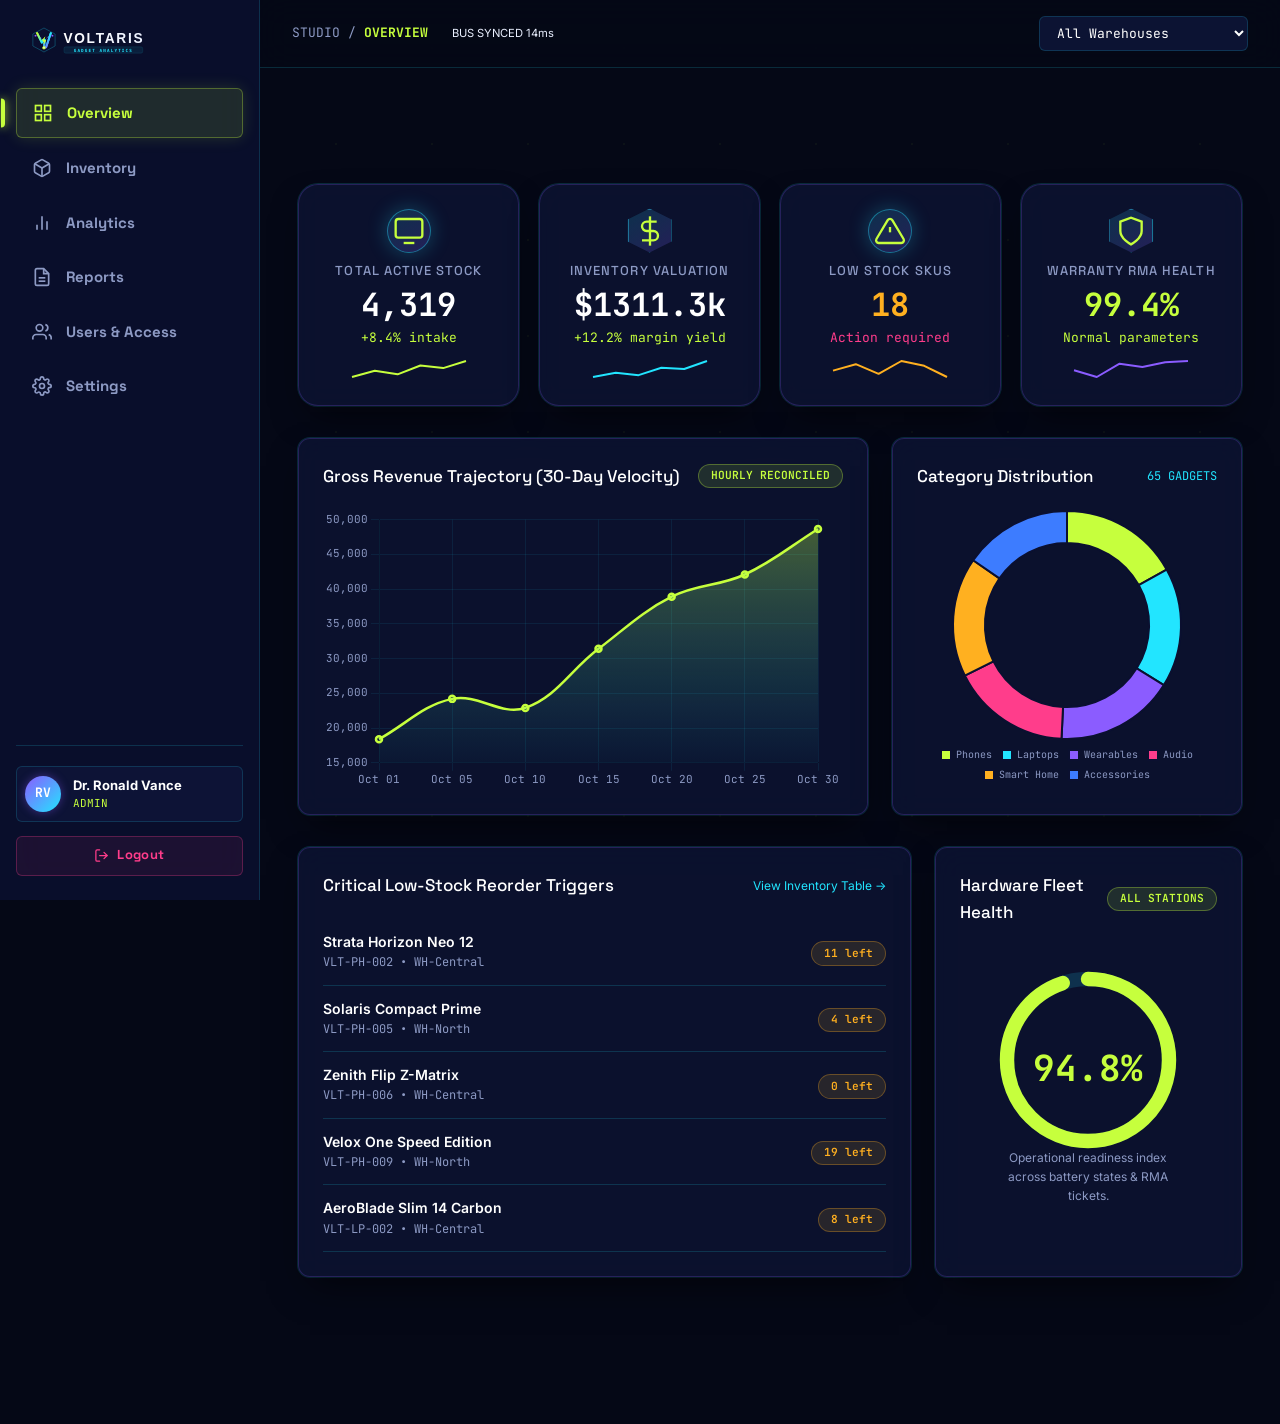
==== commit 8bd596eb: "2" ====
--- a/dashboard.html
+++ b/dashboard.html
@@ -216,7 +216,7 @@
           </div>
 
           <!-- Bottom Widgets: Low Stock Alerts + Live Device Health Gauge -->
-          <div style="display:grid; grid-template-columns: 2fr 1fr; gap:1.5rem;">
+          <div class="overview-bottom-grid">
             
             <div class="widget-card">
               <div class="widget-header">
@@ -586,29 +586,6 @@
     </div>
   </div>
 
-  <!-- Mobile Bottom Tab Bar -->
-  <nav class="mobile-dash-bottombar" aria-label="Mobile Dashboard Navigation">
-    <a href="#overview" class="bottom-tab-item active">
-      <svg viewBox="0 0 24 24" fill="none" stroke="currentColor"><rect x="3" y="3" width="7" height="7"/><rect x="14" y="3" width="7" height="7"/><rect x="14" y="14" width="7" height="7"/><rect x="3" y="14" width="7" height="7"/></svg>
-      <span>Overview</span>
-    </a>
-    <a href="#inventory" class="bottom-tab-item">
-      <svg viewBox="0 0 24 24" fill="none" stroke="currentColor"><path d="M21 16V8a2 2 0 0 0-1-1.73l-7-4a2 2 0 0 0-2 0l-7 4A2 2 0 0 0 3 8v8a2 2 0 0 0 1 1.73l7 4a2 2 0 0 0 2 0l7-4A2 2 0 0 0 21 16z"/></svg>
-      <span>Inventory</span>
-    </a>
-    <a href="#analytics" class="bottom-tab-item">
-      <svg viewBox="0 0 24 24" fill="none" stroke="currentColor"><line x1="18" y1="20" x2="18" y2="10"/><line x1="12" y1="20" x2="12" y2="4"/><line x1="6" y1="20" x2="6" y2="14"/></svg>
-      <span>Analytics</span>
-    </a>
-    <a href="#reports" class="bottom-tab-item">
-      <svg viewBox="0 0 24 24" fill="none" stroke="currentColor"><path d="M14 2H6a2 2 0 0 0-2 2v16a2 2 0 0 0 2 2h12a2 2 0 0 0 2-2V8z"/></svg>
-      <span>Reports</span>
-    </a>
-    <a href="#users" class="bottom-tab-item">
-      <svg viewBox="0 0 24 24" fill="none" stroke="currentColor"><path d="M17 21v-2a4 4 0 0 0-4-4H5a4 4 0 0 0-4 4v2"/></svg>
-      <span>Users</span>
-    </a>
-  </nav>
 
   <!-- Add / Edit Product Modal -->
   <div class="modal-overlay" id="productFormModal">
--- a/assets/css/components.css
+++ b/assets/css/components.css
@@ -1000,6 +1000,52 @@
   transform: translateX(-50%);
   margin: 0 !important;
   white-space: nowrap;
+}
+
+/* Pricing features list: straight 1-by-1 tick alignment while centered as a block in the card */
+.pricing-features {
+  list-style: none;
+  display: flex;
+  flex-direction: column;
+  align-items: flex-start;
+  gap: 0.6rem;
+  font-size: 0.8125rem;
+  color: var(--muted);
+  margin-bottom: 1.5rem;
+  width: fit-content;
+  max-width: 100%;
+  margin-inline: auto;
+  padding: 0;
+  text-align: left;
+}
+
+.pricing-features li {
+  display: flex;
+  align-items: center;
+  gap: 0.6rem;
+  width: 100%;
+  text-align: left;
+  line-height: 1.45;
+}
+
+.pricing-tick {
+  color: var(--signal);
+  font-weight: 700;
+  font-size: 0.875rem;
+  line-height: 1;
+  width: 16px;
+  min-width: 16px;
+  display: inline-flex;
+  align-items: center;
+  justify-content: center;
+  flex-shrink: 0;
+}
+
+/* Pro / featured card neon volt tick marks */
+.pricing-grid .tilt-card[style*="border-color:var(--volt)"] .pricing-tick,
+.pricing-grid .tilt-card-wrapper:nth-child(2) .pricing-tick,
+.pricing-card-featured .pricing-tick {
+  color: var(--volt);
 }
 
 /* Push every CTA button to the bottom so buttons line up across cards */
--- a/assets/css/dashboard.css
+++ b/assets/css/dashboard.css
@@ -436,6 +436,13 @@
 
 /* Charts & Widgets Grid */
 .charts-grid-2col {
+  display: grid;
+  grid-template-columns: 2fr 1fr;
+  gap: 1.5rem;
+  margin-bottom: 2rem;
+}
+
+.overview-bottom-grid {
   display: grid;
   grid-template-columns: 2fr 1fr;
   gap: 1.5rem;
@@ -971,14 +978,59 @@
     overflow: hidden;
   }
 
-  .charts-grid-2col {
+  .charts-grid-2col,
+  .overview-bottom-grid {
     grid-template-columns: 1fr;
+    gap: 1.25rem;
   }
   .kpi-row {
     grid-template-columns: repeat(2, 1fr);
   }
   .reports-grid {
     grid-template-columns: 1fr;
+  }
+}
+
+@media (max-width: 640px) {
+  .dash-topbar {
+    padding: 0.75rem 1rem;
+    gap: 0.5rem;
+  }
+
+  .topbar-left {
+    gap: 0.65rem;
+    min-width: 0;
+    flex: 1;
+  }
+
+  /* Hide live telemetry pill in header on mobile to prevent squishing and overflow */
+  .dash-topbar .mock-live-pill {
+    display: none !important;
+  }
+
+  .view-breadcrumb {
+    font-size: 0.75rem;
+    white-space: nowrap;
+    overflow: hidden;
+    text-overflow: ellipsis;
+  }
+
+  .topbar-right {
+    flex-shrink: 0;
+  }
+
+  .warehouse-select {
+    max-width: 130px;
+    font-size: 0.75rem;
+    padding: 0.35rem 0.6rem;
+  }
+
+  .mobile-dash-bottombar {
+    display: none !important;
+  }
+
+  .dash-content {
+    padding: 1.25rem 1rem !important;
   }
 }
 
@@ -986,25 +1038,68 @@
   .kpi-row {
     grid-template-columns: 1fr;
   }
+}
+
+/* Mobile 360 / Small Screen Layout Fixes */
+@media (max-width: 380px) {
   .dash-topbar {
-    padding: 0.75rem 1rem;
-  }
-}
-
-/* Mobile Bottom Tab Bar */
+    padding: 0.6rem 0.65rem;
+    gap: 0.35rem;
+  }
+
+  .topbar-left {
+    gap: 0.45rem;
+  }
+
+  .dash-hamburger-btn {
+    width: 26px;
+    height: 18px;
+    flex-shrink: 0;
+  }
+
+  .view-breadcrumb {
+    font-size: 0.7rem;
+    gap: 0.25rem;
+  }
+
+  .warehouse-select {
+    max-width: 110px;
+    font-size: 0.7rem;
+    padding: 0.3rem 0.45rem;
+  }
+
+  .dash-content {
+    padding: 0.85rem 0.65rem !important;
+  }
+
+  .widget-card {
+    padding: 1rem 0.75rem;
+  }
+
+  .widget-header {
+    flex-wrap: wrap;
+    gap: 0.5rem;
+  }
+
+  .widget-title {
+    font-size: 0.875rem;
+  }
+
+  .gauge-svg {
+    width: 150px;
+    height: 150px;
+  }
+
+  .gauge-metric {
+    font-size: 1.85rem;
+    margin-top: -95px;
+    margin-bottom: 40px;
+  }
+}
+
+/* Mobile Bottom Tab Bar (Removed) */
 .mobile-dash-bottombar {
-  display: none;
-  position: fixed;
-  bottom: 0;
-  left: 0;
-  width: 100%;
-  height: 60px;
-  background: rgba(5, 8, 22, 0.95);
-  backdrop-filter: blur(16px);
-  border-top: 1px solid var(--border-line);
-  z-index: 1000;
-  justify-content: space-around;
-  align-items: center;
+  display: none !important;
 }
 
 /* Tablet view (641px - 1024px): Full content height, hamburger menu provides all navigation */
@@ -1017,13 +1112,13 @@
   }
 }
 
-/* Mobile view (<= 640px): show mobile bottombar */
+/* Mobile view (<= 640px): Bottom tab bar removed, hamburger menu provides navigation */
 @media (max-width: 640px) {
   .mobile-dash-bottombar {
-    display: flex;
+    display: none !important;
   }
   .dash-content {
-    padding-bottom: 80px;
+    padding-bottom: 2rem !important;
   }
 }
 
